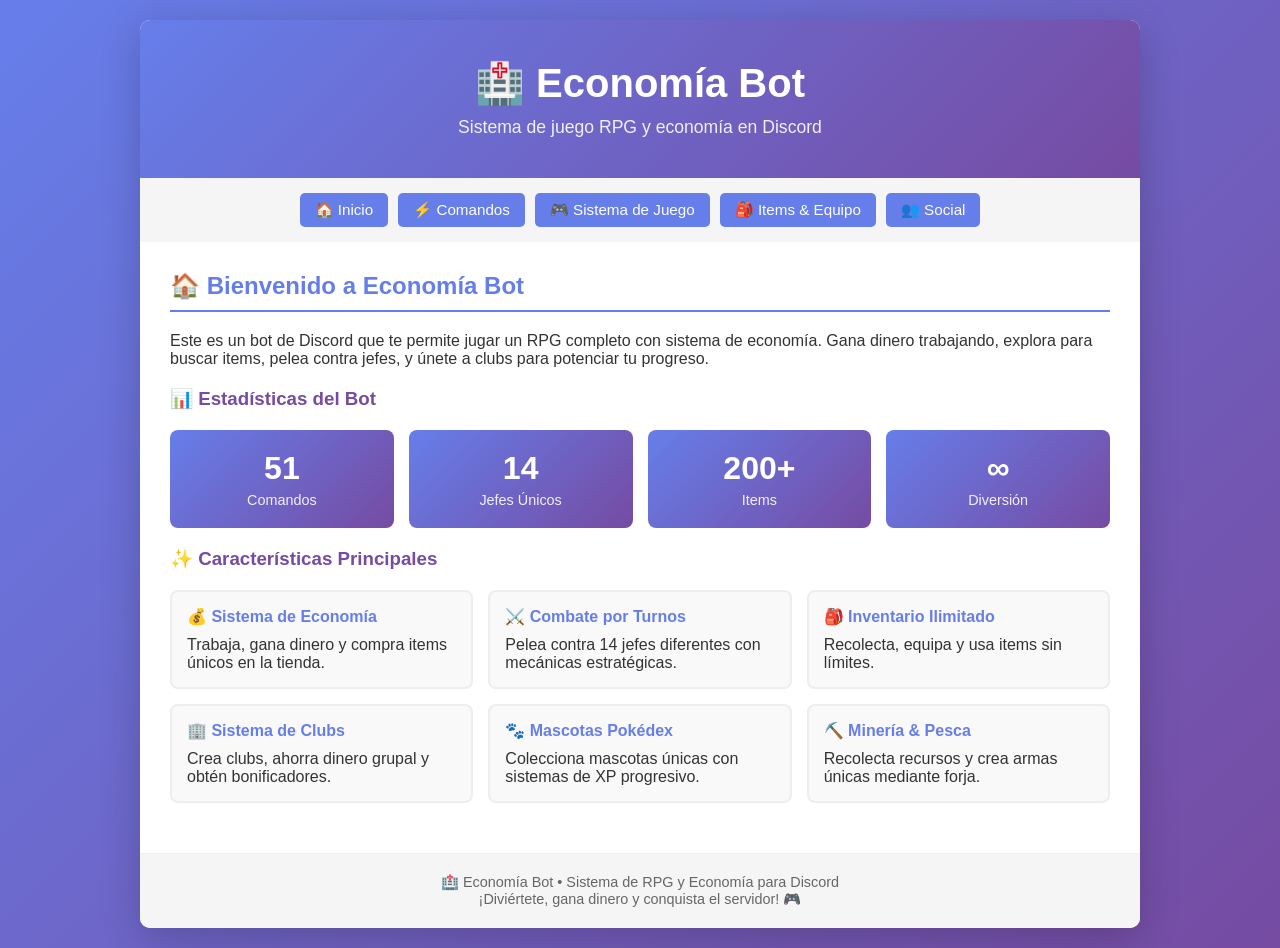
==== wiki.html @ ad827d99 "Add a wiki to the bot to document commands and game features Add a new '/wiki' route to the Flask ap" ====
<!DOCTYPE html>
<html lang="es">
<head>
    <meta charset="UTF-8">
    <meta name="viewport" content="width=device-width, initial-scale=1.0">
    <title>🏥 Economía Bot - Wiki</title>
    <style>
        * {
            margin: 0;
            padding: 0;
            box-sizing: border-box;
        }
        
        body {
            font-family: 'Segoe UI', Tahoma, Geneva, Verdana, sans-serif;
            background: linear-gradient(135deg, #667eea 0%, #764ba2 100%);
            color: #333;
            min-height: 100vh;
            padding: 20px;
        }
        
        .container {
            max-width: 1000px;
            margin: 0 auto;
            background: white;
            border-radius: 10px;
            box-shadow: 0 10px 40px rgba(0,0,0,0.2);
            overflow: hidden;
        }
        
        header {
            background: linear-gradient(135deg, #667eea 0%, #764ba2 100%);
            color: white;
            padding: 40px 20px;
            text-align: center;
        }
        
        header h1 {
            font-size: 2.5em;
            margin-bottom: 10px;
        }
        
        header p {
            font-size: 1.1em;
            opacity: 0.9;
        }
        
        .nav {
            background: #f5f5f5;
            padding: 15px;
            display: flex;
            gap: 10px;
            flex-wrap: wrap;
            justify-content: center;
        }
        
        .nav button {
            background: #667eea;
            color: white;
            border: none;
            padding: 8px 15px;
            border-radius: 5px;
            cursor: pointer;
            font-size: 0.95em;
            transition: 0.3s;
        }
        
        .nav button:hover {
            background: #764ba2;
            transform: scale(1.05);
        }
        
        .content {
            padding: 30px;
        }
        
        .section {
            display: none;
        }
        
        .section.active {
            display: block;
        }
        
        h2 {
            color: #667eea;
            margin-bottom: 20px;
            padding-bottom: 10px;
            border-bottom: 2px solid #667eea;
        }
        
        h3 {
            color: #764ba2;
            margin-top: 20px;
            margin-bottom: 10px;
        }
        
        .command {
            background: #f5f5f5;
            padding: 12px;
            margin: 10px 0;
            border-left: 4px solid #667eea;
            border-radius: 4px;
        }
        
        .command strong {
            color: #667eea;
        }
        
        .command-desc {
            color: #666;
            margin-top: 5px;
            font-size: 0.95em;
        }
        
        .stats-grid {
            display: grid;
            grid-template-columns: repeat(auto-fit, minmax(200px, 1fr));
            gap: 15px;
            margin: 20px 0;
        }
        
        .stat-card {
            background: linear-gradient(135deg, #667eea 0%, #764ba2 100%);
            color: white;
            padding: 20px;
            border-radius: 8px;
            text-align: center;
        }
        
        .stat-card .number {
            font-size: 2em;
            font-weight: bold;
            margin-bottom: 5px;
        }
        
        .stat-card .label {
            font-size: 0.9em;
            opacity: 0.9;
        }
        
        .features {
            display: grid;
            grid-template-columns: repeat(auto-fit, minmax(250px, 1fr));
            gap: 15px;
            margin: 20px 0;
        }
        
        .feature-card {
            background: #f9f9f9;
            border: 2px solid #eee;
            padding: 15px;
            border-radius: 8px;
            transition: 0.3s;
        }
        
        .feature-card:hover {
            border-color: #667eea;
            box-shadow: 0 5px 15px rgba(102, 126, 234, 0.2);
        }
        
        .feature-card h4 {
            color: #667eea;
            margin-bottom: 10px;
        }
        
        footer {
            background: #f5f5f5;
            padding: 20px;
            text-align: center;
            color: #666;
            font-size: 0.9em;
            border-top: 1px solid #eee;
        }
        
        .emoji {
            font-size: 1.5em;
            margin-right: 5px;
        }
    </style>
</head>
<body>
    <div class="container">
        <header>
            <h1>🏥 Economía Bot</h1>
            <p>Sistema de juego RPG y economía en Discord</p>
        </header>
        
        <div class="nav">
            <button onclick="showSection('inicio')">🏠 Inicio</button>
            <button onclick="showSection('comandos')">⚡ Comandos</button>
            <button onclick="showSection('sistema')">🎮 Sistema de Juego</button>
            <button onclick="showSection('items')">🎒 Items & Equipo</button>
            <button onclick="showSection('sociedad')">👥 Social</button>
        </div>
        
        <div class="content">
            <!-- INICIO -->
            <div id="inicio" class="section active">
                <h2>🏠 Bienvenido a Economía Bot</h2>
                
                <p style="margin-bottom: 20px;">
                    Este es un bot de Discord que te permite jugar un RPG completo con sistema de economía. 
                    Gana dinero trabajando, explora para buscar items, pelea contra jefes, y únete a clubs 
                    para potenciar tu progreso.
                </p>
                
                <h3>📊 Estadísticas del Bot</h3>
                <div class="stats-grid">
                    <div class="stat-card">
                        <div class="number">51</div>
                        <div class="label">Comandos</div>
                    </div>
                    <div class="stat-card">
                        <div class="number">14</div>
                        <div class="label">Jefes Únicos</div>
                    </div>
                    <div class="stat-card">
                        <div class="number">200+</div>
                        <div class="label">Items</div>
                    </div>
                    <div class="stat-card">
                        <div class="number">∞</div>
                        <div class="label">Diversión</div>
                    </div>
                </div>
                
                <h3>✨ Características Principales</h3>
                <div class="features">
                    <div class="feature-card">
                        <h4>💰 Sistema de Economía</h4>
                        <p>Trabaja, gana dinero y compra items únicos en la tienda.</p>
                    </div>
                    <div class="feature-card">
                        <h4>⚔️ Combate por Turnos</h4>
                        <p>Pelea contra 14 jefes diferentes con mecánicas estratégicas.</p>
                    </div>
                    <div class="feature-card">
                        <h4>🎒 Inventario Ilimitado</h4>
                        <p>Recolecta, equipa y usa items sin límites.</p>
                    </div>
                    <div class="feature-card">
                        <h4>🏢 Sistema de Clubs</h4>
                        <p>Crea clubs, ahorra dinero grupal y obtén bonificadores.</p>
                    </div>
                    <div class="feature-card">
                        <h4>🐾 Mascotas Pokédex</h4>
                        <p>Colecciona mascotas únicas con sistemas de XP progresivo.</p>
                    </div>
                    <div class="feature-card">
                        <h4>⛏️ Minería & Pesca</h4>
                        <p>Recolecta recursos y crea armas únicas mediante forja.</p>
                    </div>
                </div>
            </div>
            
            <!-- COMANDOS -->
            <div id="comandos" class="section">
                <h2>⚡ Comandos Principales</h2>
                
                <h3>👤 Perfil & Inventario</h3>
                <div class="command">
                    <strong>/profile</strong>
                    <div class="command-desc">Ver tu perfil, nivel, dinero y rango actual</div>
                </div>
                <div class="command">
                    <strong>/inventario</strong>
                    <div class="command-desc">Ver todos tus items con rareza y durabilidad</div>
                </div>
                
                <h3>💼 Trabajos & Economía</h3>
                <div class="command">
                    <strong>/work</strong>
                    <div class="command-desc">Trabaja y gana dinero (cooldown 10 min)</div>
                </div>
                <div class="command">
                    <strong>/jobs</strong>
                    <div class="command-desc">Ver lista de trabajos disponibles</div>
                </div>
                <div class="command">
                    <strong>/shop</strong>
                    <div class="command-desc">Compra items, mascotas y consumibles</div>
                </div>
                
                <h3>⚔️ Combate & Exploración</h3>
                <div class="command">
                    <strong>/explore</strong>
                    <div class="command-desc">Explora y busca items (cooldown 25 seg)</div>
                </div>
                <div class="command">
                    <strong>/fight</strong>
                    <div class="command-desc">Pelea contra jefes (cooldown 2 min)</div>
                </div>
                <div class="command">
                    <strong>/rob @usuario</strong>
                    <div class="command-desc">Roba dinero a otro usuario (cooldown 5 min)</div>
                </div>
                
                <h3>🏆 Social & Clubs</h3>
                <div class="command">
                    <strong>/crear-club</strong>
                    <div class="command-desc">Crea tu propio club (máx 10 miembros)</div>
                </div>
                <div class="command">
                    <strong>/leaderboard</strong>
                    <div class="command-desc">Ver ranking de dinero y XP</div>
                </div>
                <div class="command">
                    <strong>/desafiar @usuario</strong>
                    <div class="command-desc">Apuesta dinero en un duelo</div>
                </div>
            </div>
            
            <!-- SISTEMA DE JUEGO -->
            <div id="sistema" class="section">
                <h2>🎮 Sistema de Juego</h2>
                
                <h3>💚 Sistema de Vidas</h3>
                <p>Comienzas con <strong>3 vidas</strong>. Si pierdes todas, <strong>pierdes todo tu progreso</strong> 
                (dinero, items, todo). Recupera vidas ganando experiencia o usando items especiales.</p>
                
                <h3>🏆 Rangos de Progresión</h3>
                <div class="command">
                    <strong>Novato</strong>
                    <div class="command-desc">Rango inicial - 0 XP</div>
                </div>
                <div class="command">
                    <strong>Enfermo Básico</strong>
                    <div class="command-desc">500 XP ganado</div>
                </div>
                <div class="command">
                    <strong>Enfermo Avanzado</strong>
                    <div class="command-desc">1500 XP ganado</div>
                </div>
                <div class="command">
                    <strong>Enfermo Supremo</strong>
                    <div class="command-desc">3000 XP ganado - ¡Máximo nivel!</div>
                </div>
                
                <h3>⭐ Rareza de Items</h3>
                <p>Los items están clasificados en 5 niveles de rareza:</p>
                <div class="command">
                    <strong>⚪ Común</strong> → 🔵 Raro → 🟣 Épico → 🟠 Legendario → 🔶 Maestro
                </div>
                
                <h3>💰 Trabajos Disponibles</h3>
                <p>Cada trabajo tiene un salario diferente y puedes cambiar entre ellos:</p>
                <div class="command">
                    <strong>Camillero: 150💰</strong>
                    <div class="command-desc">Trabajo básico de hospital</div>
                </div>
                <div class="command">
                    <strong>Médico: 3000💰</strong>
                    <div class="command-desc">Trabajo profesional - requiere XP</div>
                </div>
                <div class="command">
                    <strong>Director: 15000💰</strong>
                    <div class="command-desc">¡Máximo salario!</div>
                </div>
            </div>
            
            <!-- ITEMS & EQUIPO -->
            <div id="items" class="section">
                <h2>🎒 Items & Equipo</h2>
                
                <h3>🔨 Armas Únicas (No se gastan)</h3>
                <p>Las armas tienen efectos especiales en combate y se pueden usar infinitas veces:</p>
                <div class="command">
                    <strong>Fragmento Omega</strong>
                    <div class="command-desc">Legendario - Sistema de 2 turnos: prepara → ataque de 120 daño</div>
                </div>
                <div class="command">
                    <strong>Dragón Slayer</strong>
                    <div class="command-desc">Maestro - +50% daño contra jefes</div>
                </div>
                
                <h3>💊 Consumibles (Se gastan en combate)</h3>
                <p>Usa estos items para potenciarte durante un combate - ¡se gastan después!</p>
                <div class="command">
                    <strong>Bebida de Furia</strong>
                    <div class="command-desc">+30% daño por 1 turno</div>
                </div>
                <div class="command">
                    <strong>Escudo Mágico</strong>
                    <div class="command-desc">Reduce daño recibido en 50% por 1 turno</div>
                </div>
                
                <h3>🐾 Mascotas</h3>
                <p>Puedes tener múltiples mascotas y cambiar entre ellas:</p>
                <div class="command">
                    <strong>/mis-mascotas</strong>
                    <div class="command-desc">Ver todas tus mascotas</div>
                </div>
                <div class="command">
                    <strong>/mi-mascota</strong>
                    <div class="command-desc">Ver mascota activa actual</div>
                </div>
                <p style="margin-top: 10px;">Las mascotas ganan XP en combate y suben de nivel cada 100 XP, 
                dándote bonificadores progresivos (hasta +100%).</p>
                
                <h3>⛏️ Recolección & Forja</h3>
                <div class="command">
                    <strong>/minar</strong>
                    <div class="command-desc">Extrae minerales (cooldown 30 seg)</div>
                </div>
                <div class="command">
                    <strong>/pescar</strong>
                    <div class="command-desc">Pesca criaturas acuáticas (cooldown 40 seg)</div>
                </div>
                <div class="command">
                    <strong>/forjar</strong>
                    <div class="command-desc">Crea armas únicas con los recursos recolectados</div>
                </div>
            </div>
            
            <!-- SOCIAL -->
            <div id="sociedad" class="section">
                <h2>👥 Sistema Social</h2>
                
                <h3>🏢 Clubs & Gremios</h3>
                <p>Únete a un club para jugar con amigos y obtener bonificadores.</p>
                <div class="command">
                    <strong>Bonificadores disponibles:</strong>
                    <div class="command-desc">
                        🏫 Aula: +25% dinero en trabajos<br>
                        🧘 Meditación: +30% XP<br>
                        ⚔️ Armería: +15% daño<br>
                        📚 Biblioteca: +20% éxito en minijuegos
                    </div>
                </div>
                
                <h3>💰 Tesorería del Club</h3>
                <p><strong>Todos los miembros</strong> pueden depositar dinero al club.</p>
                <p><strong>Solo el líder</strong> puede retirar dinero del club.</p>
                
                <h3>📊 Leaderboards</h3>
                <div class="command">
                    <strong>/leaderboard dinero</strong>
                    <div class="command-desc">Top 10 jugadores más ricos</div>
                </div>
                <div class="command">
                    <strong>/leaderboard experiencia</strong>
                    <div class="command-desc">Top 10 jugadores con más XP</div>
                </div>
                
                <h3>⚔️ Duelos & Trading</h3>
                <div class="command">
                    <strong>/desafiar @usuario cantidad</strong>
                    <div class="command-desc">Apuesta dinero en un duelo 1v1 - ¡El ganador se lleva todo!</div>
                </div>
                <div class="command">
                    <strong>/ofrecer-trade @usuario</strong>
                    <div class="command-desc">Proponer intercambio de items</div>
                </div>
                
                <h3>📦 Mercado de Items</h3>
                <div class="command">
                    <strong>/vender-item id precio</strong>
                    <div class="command-desc">Vende un item a otro jugador</div>
                </div>
                <div class="command">
                    <strong>/mercado</strong>
                    <div class="command-desc">Ver items en venta en el servidor</div>
                </div>
            </div>
        </div>
        
        <footer>
            <p>🏥 Economía Bot • Sistema de RPG y Economía para Discord</p>
            <p>¡Diviértete, gana dinero y conquista el servidor! 🎮</p>
        </footer>
    </div>
    
    <script>
        function showSection(sectionId) {
            const sections = document.querySelectorAll('.section');
            sections.forEach(section => {
                section.classList.remove('active');
            });
            document.getElementById(sectionId).classList.add('active');
            window.scrollTo(0, 0);
        }
    </script>
</body>
</html>
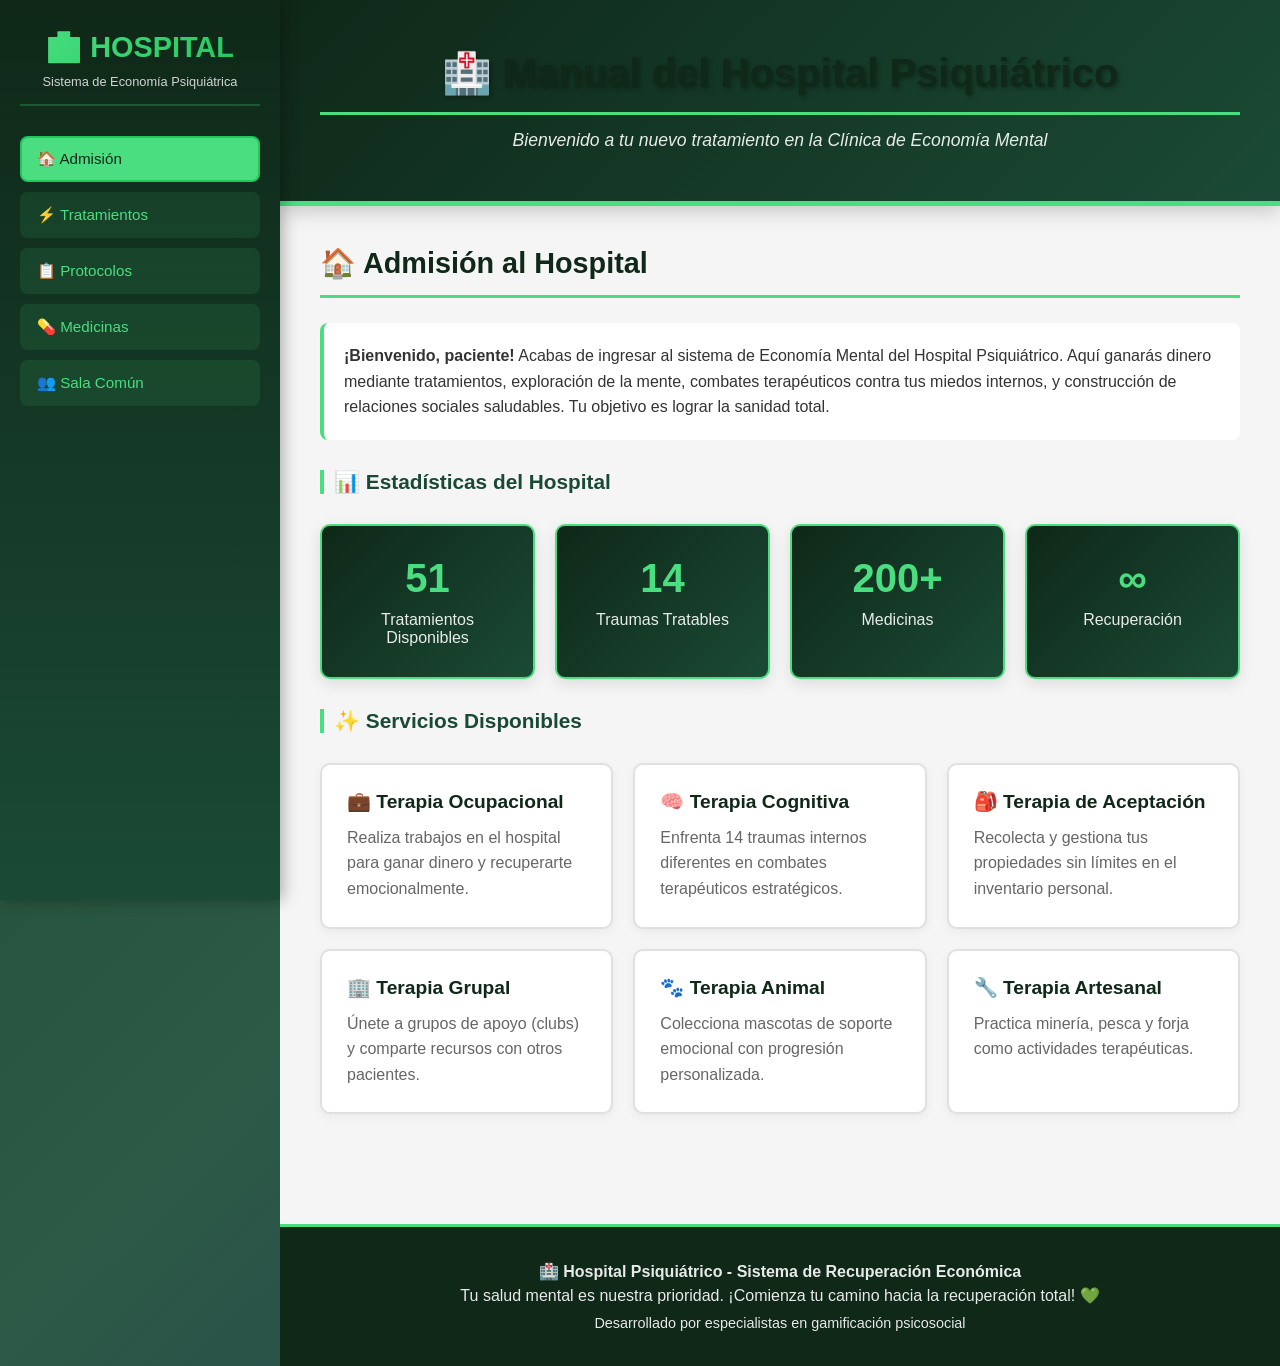
==== commit eda26aad: "Update wiki with psychiatric hospital theme and improved layout Refactor wiki.html to implement a si" ====
--- a/wiki.html
+++ b/wiki.html
@@ -3,7 +3,7 @@
 <head>
     <meta charset="UTF-8">
     <meta name="viewport" content="width=device-width, initial-scale=1.0">
-    <title>🏥 Economía Bot - Wiki</title>
+    <title>🏥 Economía Bot - Manual del Hospital Psiquiátrico</title>
     <style>
         * {
             margin: 0;
@@ -13,462 +13,623 @@
         
         body {
             font-family: 'Segoe UI', Tahoma, Geneva, Verdana, sans-serif;
-            background: linear-gradient(135deg, #667eea 0%, #764ba2 100%);
+            background: linear-gradient(135deg, #1a472a 0%, #2d5a47 50%, #1f3a4c 100%);
             color: #333;
             min-height: 100vh;
-            padding: 20px;
+            padding: 0;
         }
         
         .container {
-            max-width: 1000px;
-            margin: 0 auto;
-            background: white;
-            border-radius: 10px;
-            box-shadow: 0 10px 40px rgba(0,0,0,0.2);
-            overflow: hidden;
+            display: flex;
+            min-height: 100vh;
+        }
+        
+        /* Sidebar */
+        .sidebar {
+            width: 280px;
+            background: linear-gradient(180deg, #0f2818 0%, #1a4a35 100%);
+            color: white;
+            padding: 30px 20px;
+            position: fixed;
+            height: 100vh;
+            overflow-y: auto;
+            box-shadow: 3px 0 15px rgba(0,0,0,0.3);
+        }
+        
+        .sidebar h1 {
+            font-size: 1.8em;
+            margin-bottom: 10px;
+            text-align: center;
+            background: linear-gradient(135deg, #4ade80, #22c55e);
+            -webkit-background-clip: text;
+            -webkit-text-fill-color: transparent;
+            background-clip: text;
+        }
+        
+        .sidebar p {
+            text-align: center;
+            font-size: 0.8em;
+            opacity: 0.8;
+            margin-bottom: 30px;
+            border-bottom: 2px solid rgba(74, 222, 128, 0.3);
+            padding-bottom: 15px;
+        }
+        
+        .sidebar-nav {
+            display: flex;
+            flex-direction: column;
+            gap: 10px;
+        }
+        
+        .sidebar-btn {
+            background: rgba(74, 222, 128, 0.1);
+            border: 2px solid transparent;
+            color: #4ade80;
+            padding: 12px 15px;
+            border-radius: 8px;
+            cursor: pointer;
+            font-size: 0.95em;
+            transition: all 0.3s;
+            text-align: left;
+            font-weight: 500;
+        }
+        
+        .sidebar-btn:hover {
+            background: rgba(74, 222, 128, 0.2);
+            border-color: #4ade80;
+            transform: translateX(5px);
+        }
+        
+        .sidebar-btn.active {
+            background: #4ade80;
+            color: #0f2818;
+            border-color: #22c55e;
+        }
+        
+        /* Main Content */
+        .main {
+            margin-left: 280px;
+            flex: 1;
+            background: #f5f5f5;
         }
         
         header {
-            background: linear-gradient(135deg, #667eea 0%, #764ba2 100%);
+            background: linear-gradient(135deg, #0f2818 0%, #1a4a35 100%);
             color: white;
-            padding: 40px 20px;
+            padding: 50px 40px;
             text-align: center;
-        }
-        
-        header h1 {
+            border-bottom: 5px solid #4ade80;
+            box-shadow: 0 5px 20px rgba(0,0,0,0.2);
+        }
+        
+        header h2 {
             font-size: 2.5em;
-            margin-bottom: 10px;
+            margin-bottom: 15px;
+            text-shadow: 2px 2px 4px rgba(0,0,0,0.3);
         }
         
         header p {
             font-size: 1.1em;
             opacity: 0.9;
-        }
-        
-        .nav {
-            background: #f5f5f5;
-            padding: 15px;
-            display: flex;
-            gap: 10px;
-            flex-wrap: wrap;
-            justify-content: center;
-        }
-        
-        .nav button {
-            background: #667eea;
-            color: white;
-            border: none;
-            padding: 8px 15px;
-            border-radius: 5px;
-            cursor: pointer;
-            font-size: 0.95em;
-            transition: 0.3s;
-        }
-        
-        .nav button:hover {
-            background: #764ba2;
-            transform: scale(1.05);
+            font-style: italic;
         }
         
         .content {
-            padding: 30px;
+            padding: 40px;
+            max-width: 1200px;
         }
         
         .section {
             display: none;
+            animation: fadeIn 0.3s ease-in;
         }
         
         .section.active {
             display: block;
         }
         
+        @keyframes fadeIn {
+            from {
+                opacity: 0;
+                transform: translateY(10px);
+            }
+            to {
+                opacity: 1;
+                transform: translateY(0);
+            }
+        }
+        
         h2 {
-            color: #667eea;
+            color: #0f2818;
+            margin-bottom: 25px;
+            padding-bottom: 15px;
+            border-bottom: 3px solid #4ade80;
+            font-size: 1.8em;
+        }
+        
+        h3 {
+            color: #1a4a35;
+            margin-top: 30px;
+            margin-bottom: 15px;
+            font-size: 1.3em;
+            padding-left: 10px;
+            border-left: 4px solid #4ade80;
+        }
+        
+        .intro-text {
+            background: white;
+            padding: 20px;
+            border-radius: 8px;
+            border-left: 4px solid #4ade80;
             margin-bottom: 20px;
-            padding-bottom: 10px;
-            border-bottom: 2px solid #667eea;
-        }
-        
-        h3 {
-            color: #764ba2;
-            margin-top: 20px;
-            margin-bottom: 10px;
-        }
-        
-        .command {
-            background: #f5f5f5;
-            padding: 12px;
-            margin: 10px 0;
-            border-left: 4px solid #667eea;
-            border-radius: 4px;
-        }
-        
-        .command strong {
-            color: #667eea;
-        }
-        
-        .command-desc {
-            color: #666;
-            margin-top: 5px;
-            font-size: 0.95em;
+            line-height: 1.6;
         }
         
         .stats-grid {
             display: grid;
             grid-template-columns: repeat(auto-fit, minmax(200px, 1fr));
-            gap: 15px;
-            margin: 20px 0;
+            gap: 20px;
+            margin: 30px 0;
         }
         
         .stat-card {
-            background: linear-gradient(135deg, #667eea 0%, #764ba2 100%);
+            background: linear-gradient(135deg, #0f2818 0%, #1a4a35 100%);
             color: white;
+            padding: 30px 20px;
+            border-radius: 10px;
+            text-align: center;
+            border: 2px solid #4ade80;
+            transition: all 0.3s;
+            box-shadow: 0 5px 15px rgba(0,0,0,0.1);
+        }
+        
+        .stat-card:hover {
+            transform: translateY(-5px);
+            box-shadow: 0 10px 25px rgba(74, 222, 128, 0.2);
+        }
+        
+        .stat-card .number {
+            font-size: 2.5em;
+            font-weight: bold;
+            color: #4ade80;
+            margin-bottom: 10px;
+        }
+        
+        .stat-card .label {
+            font-size: 1em;
+            opacity: 0.9;
+        }
+        
+        .features {
+            display: grid;
+            grid-template-columns: repeat(auto-fit, minmax(280px, 1fr));
+            gap: 20px;
+            margin: 30px 0;
+        }
+        
+        .feature-card {
+            background: white;
+            border: 2px solid #e0e0e0;
+            padding: 25px;
+            border-radius: 10px;
+            transition: all 0.3s;
+            box-shadow: 0 3px 10px rgba(0,0,0,0.05);
+        }
+        
+        .feature-card:hover {
+            border-color: #4ade80;
+            box-shadow: 0 8px 20px rgba(74, 222, 128, 0.15);
+            transform: translateY(-3px);
+        }
+        
+        .feature-card h4 {
+            color: #0f2818;
+            margin-bottom: 12px;
+            font-size: 1.2em;
+        }
+        
+        .feature-card p {
+            color: #666;
+            line-height: 1.6;
+        }
+        
+        .command {
+            background: white;
+            padding: 18px;
+            margin: 15px 0;
+            border-left: 4px solid #4ade80;
+            border-radius: 6px;
+            box-shadow: 0 2px 8px rgba(0,0,0,0.05);
+        }
+        
+        .command strong {
+            color: #0f2818;
+            font-size: 1.05em;
+        }
+        
+        .command-desc {
+            color: #666;
+            margin-top: 8px;
+            font-size: 0.95em;
+            line-height: 1.5;
+        }
+        
+        .alert-box {
+            background: linear-gradient(135deg, #fff3cd, #ffe8a1);
+            border: 2px solid #ffc107;
             padding: 20px;
             border-radius: 8px;
+            margin: 20px 0;
+        }
+        
+        .alert-box strong {
+            color: #cc8800;
+        }
+        
+        .highlight {
+            background: rgba(74, 222, 128, 0.1);
+            padding: 15px;
+            border-radius: 6px;
+            border-left: 3px solid #4ade80;
+            margin: 15px 0;
+        }
+        
+        footer {
+            background: #0f2818;
+            color: white;
+            padding: 30px;
             text-align: center;
-        }
-        
-        .stat-card .number {
-            font-size: 2em;
-            font-weight: bold;
-            margin-bottom: 5px;
-        }
-        
-        .stat-card .label {
-            font-size: 0.9em;
+            border-top: 3px solid #4ade80;
+            margin-top: 40px;
+        }
+        
+        footer p {
+            margin: 5px 0;
             opacity: 0.9;
         }
         
-        .features {
-            display: grid;
-            grid-template-columns: repeat(auto-fit, minmax(250px, 1fr));
-            gap: 15px;
-            margin: 20px 0;
-        }
-        
-        .feature-card {
-            background: #f9f9f9;
-            border: 2px solid #eee;
-            padding: 15px;
-            border-radius: 8px;
-            transition: 0.3s;
-        }
-        
-        .feature-card:hover {
-            border-color: #667eea;
-            box-shadow: 0 5px 15px rgba(102, 126, 234, 0.2);
-        }
-        
-        .feature-card h4 {
-            color: #667eea;
-            margin-bottom: 10px;
-        }
-        
-        footer {
-            background: #f5f5f5;
-            padding: 20px;
-            text-align: center;
-            color: #666;
-            font-size: 0.9em;
-            border-top: 1px solid #eee;
-        }
-        
-        .emoji {
-            font-size: 1.5em;
-            margin-right: 5px;
+        /* Responsive */
+        @media (max-width: 768px) {
+            .sidebar {
+                position: relative;
+                width: 100%;
+                height: auto;
+                padding: 20px;
+                margin-bottom: 20px;
+            }
+            
+            .main {
+                margin-left: 0;
+            }
+            
+            .container {
+                flex-direction: column;
+            }
+            
+            .sidebar-nav {
+                display: grid;
+                grid-template-columns: repeat(auto-fit, minmax(100px, 1fr));
+            }
+            
+            header h2 {
+                font-size: 1.8em;
+            }
+            
+            .content {
+                padding: 20px;
+            }
         }
     </style>
 </head>
 <body>
     <div class="container">
-        <header>
-            <h1>🏥 Economía Bot</h1>
-            <p>Sistema de juego RPG y economía en Discord</p>
-        </header>
-        
-        <div class="nav">
-            <button onclick="showSection('inicio')">🏠 Inicio</button>
-            <button onclick="showSection('comandos')">⚡ Comandos</button>
-            <button onclick="showSection('sistema')">🎮 Sistema de Juego</button>
-            <button onclick="showSection('items')">🎒 Items & Equipo</button>
-            <button onclick="showSection('sociedad')">👥 Social</button>
+        <!-- SIDEBAR -->
+        <div class="sidebar">
+            <h1>🏥 HOSPITAL</h1>
+            <p>Sistema de Economía Psiquiátrica</p>
+            
+            <div class="sidebar-nav">
+                <button class="sidebar-btn active" onclick="showSection('inicio')">🏠 Admisión</button>
+                <button class="sidebar-btn" onclick="showSection('comandos')">⚡ Tratamientos</button>
+                <button class="sidebar-btn" onclick="showSection('sistema')">📋 Protocolos</button>
+                <button class="sidebar-btn" onclick="showSection('items')">💊 Medicinas</button>
+                <button class="sidebar-btn" onclick="showSection('sociedad')">👥 Sala Común</button>
+            </div>
         </div>
         
-        <div class="content">
-            <!-- INICIO -->
-            <div id="inicio" class="section active">
-                <h2>🏠 Bienvenido a Economía Bot</h2>
-                
-                <p style="margin-bottom: 20px;">
-                    Este es un bot de Discord que te permite jugar un RPG completo con sistema de economía. 
-                    Gana dinero trabajando, explora para buscar items, pelea contra jefes, y únete a clubs 
-                    para potenciar tu progreso.
-                </p>
-                
-                <h3>📊 Estadísticas del Bot</h3>
-                <div class="stats-grid">
-                    <div class="stat-card">
-                        <div class="number">51</div>
-                        <div class="label">Comandos</div>
-                    </div>
-                    <div class="stat-card">
-                        <div class="number">14</div>
-                        <div class="label">Jefes Únicos</div>
-                    </div>
-                    <div class="stat-card">
-                        <div class="number">200+</div>
-                        <div class="label">Items</div>
-                    </div>
-                    <div class="stat-card">
-                        <div class="number">∞</div>
-                        <div class="label">Diversión</div>
+        <!-- MAIN CONTENT -->
+        <div class="main">
+            <header>
+                <h2>🏥 Manual del Hospital Psiquiátrico</h2>
+                <p>Bienvenido a tu nuevo tratamiento en la Clínica de Economía Mental</p>
+            </header>
+            
+            <div class="content">
+                <!-- INICIO -->
+                <div id="inicio" class="section active">
+                    <h2>🏠 Admisión al Hospital</h2>
+                    
+                    <div class="intro-text">
+                        <strong>¡Bienvenido, paciente!</strong> Acabas de ingresar al sistema de Economía Mental del Hospital Psiquiátrico. 
+                        Aquí ganarás dinero mediante tratamientos, exploración de la mente, combates terapéuticos contra tus miedos internos, 
+                        y construcción de relaciones sociales saludables. Tu objetivo es lograr la sanidad total.
+                    </div>
+                    
+                    <h3>📊 Estadísticas del Hospital</h3>
+                    <div class="stats-grid">
+                        <div class="stat-card">
+                            <div class="number">51</div>
+                            <div class="label">Tratamientos Disponibles</div>
+                        </div>
+                        <div class="stat-card">
+                            <div class="number">14</div>
+                            <div class="label">Traumas Tratables</div>
+                        </div>
+                        <div class="stat-card">
+                            <div class="number">200+</div>
+                            <div class="label">Medicinas</div>
+                        </div>
+                        <div class="stat-card">
+                            <div class="number">∞</div>
+                            <div class="label">Recuperación</div>
+                        </div>
+                    </div>
+                    
+                    <h3>✨ Servicios Disponibles</h3>
+                    <div class="features">
+                        <div class="feature-card">
+                            <h4>💼 Terapia Ocupacional</h4>
+                            <p>Realiza trabajos en el hospital para ganar dinero y recuperarte emocionalmente.</p>
+                        </div>
+                        <div class="feature-card">
+                            <h4>🧠 Terapia Cognitiva</h4>
+                            <p>Enfrenta 14 traumas internos diferentes en combates terapéuticos estratégicos.</p>
+                        </div>
+                        <div class="feature-card">
+                            <h4>🎒 Terapia de Aceptación</h4>
+                            <p>Recolecta y gestiona tus propiedades sin límites en el inventario personal.</p>
+                        </div>
+                        <div class="feature-card">
+                            <h4>🏢 Terapia Grupal</h4>
+                            <p>Únete a grupos de apoyo (clubs) y comparte recursos con otros pacientes.</p>
+                        </div>
+                        <div class="feature-card">
+                            <h4>🐾 Terapia Animal</h4>
+                            <p>Colecciona mascotas de soporte emocional con progresión personalizada.</p>
+                        </div>
+                        <div class="feature-card">
+                            <h4>🔧 Terapia Artesanal</h4>
+                            <p>Practica minería, pesca y forja como actividades terapéuticas.</p>
+                        </div>
                     </div>
                 </div>
                 
-                <h3>✨ Características Principales</h3>
-                <div class="features">
-                    <div class="feature-card">
-                        <h4>💰 Sistema de Economía</h4>
-                        <p>Trabaja, gana dinero y compra items únicos en la tienda.</p>
-                    </div>
-                    <div class="feature-card">
-                        <h4>⚔️ Combate por Turnos</h4>
-                        <p>Pelea contra 14 jefes diferentes con mecánicas estratégicas.</p>
-                    </div>
-                    <div class="feature-card">
-                        <h4>🎒 Inventario Ilimitado</h4>
-                        <p>Recolecta, equipa y usa items sin límites.</p>
-                    </div>
-                    <div class="feature-card">
-                        <h4>🏢 Sistema de Clubs</h4>
-                        <p>Crea clubs, ahorra dinero grupal y obtén bonificadores.</p>
-                    </div>
-                    <div class="feature-card">
-                        <h4>🐾 Mascotas Pokédex</h4>
-                        <p>Colecciona mascotas únicas con sistemas de XP progresivo.</p>
-                    </div>
-                    <div class="feature-card">
-                        <h4>⛏️ Minería & Pesca</h4>
-                        <p>Recolecta recursos y crea armas únicas mediante forja.</p>
+                <!-- COMANDOS -->
+                <div id="comandos" class="section">
+                    <h2>⚡ Tratamientos Disponibles</h2>
+                    
+                    <h3>👤 Historial & Evaluación</h3>
+                    <div class="command">
+                        <strong>/profile</strong>
+                        <div class="command-desc">Ver tu historial médico, nivel de recuperación, dinero y diagnóstico actual</div>
+                    </div>
+                    <div class="command">
+                        <strong>/inventario</strong>
+                        <div class="command-desc">Ver todas tus medicinas y posesiones personales con clasificación de rareza</div>
+                    </div>
+                    
+                    <h3>💼 Terapia Ocupacional</h3>
+                    <div class="command">
+                        <strong>/work</strong>
+                        <div class="command-desc">Realiza sesiones de terapia laboral y gana dinero (receso 10 min)</div>
+                    </div>
+                    <div class="command">
+                        <strong>/jobs</strong>
+                        <div class="command-desc">Ver empleos disponibles en el hospital</div>
+                    </div>
+                    <div class="command">
+                        <strong>/shop</strong>
+                        <div class="command-desc">Tienda del hospital - Medicinas, mascotas de apoyo y consumibles</div>
+                    </div>
+                    
+                    <h3>🧠 Terapia Cognitiva</h3>
+                    <div class="command">
+                        <strong>/explore</strong>
+                        <div class="command-desc">Explora tu mente subconsciente en busca de tesoros reprimidos (receso 25 seg)</div>
+                    </div>
+                    <div class="command">
+                        <strong>/fight</strong>
+                        <div class="command-desc">Enfrenta tus traumas internos en combates terapéuticos (receso 2 min)</div>
+                    </div>
+                    <div class="command">
+                        <strong>/rob @paciente</strong>
+                        <div class="command-desc">Terapia de confrontación paciente-paciente (receso 5 min)</div>
+                    </div>
+                    
+                    <h3>👥 Terapia Grupal</h3>
+                    <div class="command">
+                        <strong>/crear-club</strong>
+                        <div class="command-desc">Forma un grupo de apoyo (máx 10 pacientes)</div>
+                    </div>
+                    <div class="command">
+                        <strong>/leaderboard</strong>
+                        <div class="command-desc">Ranking de recuperación económica y progreso mental</div>
+                    </div>
+                    <div class="command">
+                        <strong>/desafiar @paciente</strong>
+                        <div class="command-desc">Competencia terapéutica por dinero</div>
+                    </div>
+                </div>
+                
+                <!-- SISTEMA -->
+                <div id="sistema" class="section">
+                    <h2>📋 Protocolos Médicos</h2>
+                    
+                    <h3>💚 Sistema de Vidas (Salud Mental)</h3>
+                    <div class="highlight">
+                        Comienzas con <strong>3 vidas psicológicas</strong>. Si pierdes todas, sufres un <strong>colapso mental total</strong> 
+                        (pierdes todo: dinero, medicinas, progreso). Recupera vidas ganando experiencia en terapia o usando medicinas especiales.
+                    </div>
+                    
+                    <h3>🏆 Diagnósticos de Progresión</h3>
+                    <div class="command">
+                        <strong>Novato</strong>
+                        <div class="command-desc">Ingreso reciente - 0 XP - En evaluación inicial</div>
+                    </div>
+                    <div class="command">
+                        <strong>Enfermo Básico</strong>
+                        <div class="command-desc">500 XP - Mostrando signos de mejora</div>
+                    </div>
+                    <div class="command">
+                        <strong>Enfermo Avanzado</strong>
+                        <div class="command-desc">1500 XP - Terapia profunda en curso</div>
+                    </div>
+                    <div class="command">
+                        <strong>Enfermo Supremo</strong>
+                        <div class="command-desc">3000 XP - ¡Alta médica completada!</div>
+                    </div>
+                    
+                    <h3>⭐ Clasificación de Medicinas</h3>
+                    <div class="highlight">
+                        Las medicinas se clasifican por potencia: <strong>⚪ Común</strong> → 🔵 Raro → 🟣 Épico → 🟠 Legendario → 🔶 Maestro
+                    </div>
+                    
+                    <h3>💰 Puestos de Trabajo Terapéutico</h3>
+                    <div class="command">
+                        <strong>Camillero: 150💰/sesión</strong>
+                        <div class="command-desc">Apoyo básico al hospital</div>
+                    </div>
+                    <div class="command">
+                        <strong>Médico: 3000💰/sesión</strong>
+                        <div class="command-desc">Profesional con experiencia</div>
+                    </div>
+                    <div class="command">
+                        <strong>Director: 15000💰/sesión</strong>
+                        <div class="command-desc">¡Máxima responsabilidad!</div>
+                    </div>
+                </div>
+                
+                <!-- ITEMS -->
+                <div id="items" class="section">
+                    <h2>💊 Medicinas & Equipamiento</h2>
+                    
+                    <h3>🔨 Instrumentos Terapéuticos (Reutilizables)</h3>
+                    <div class="highlight">
+                        Los instrumentos se pueden usar infinitamente en sesiones. Son herramientas duraderas para tu recuperación.
+                    </div>
+                    <div class="command">
+                        <strong>Fragmento Omega</strong>
+                        <div class="command-desc">💎 Legendario - Sistema de 2 turnos: preparación → ataque terapéutico de 120 daño</div>
+                    </div>
+                    <div class="command">
+                        <strong>Dragón Slayer</strong>
+                        <div class="command-desc">🔶 Maestro - +50% efectividad contra traumas mayores</div>
+                    </div>
+                    
+                    <h3>💊 Medicinas Consumibles (De una sola dosis)</h3>
+                    <div class="highlight">
+                        Úsalas durante combates terapéuticos - se gastan después de una sesión. ¡Usa sabiamente!
+                    </div>
+                    <div class="command">
+                        <strong>Bebida de Furia</strong>
+                        <div class="command-desc">+30% agresividad terapéutica por 1 turno</div>
+                    </div>
+                    <div class="command">
+                        <strong>Escudo Mágico</strong>
+                        <div class="command-desc">Reduce trauma recibido en 50% por 1 turno</div>
+                    </div>
+                    
+                    <h3>🐾 Mascotas de Apoyo Emocional</h3>
+                    <div class="highlight">
+                        Puedes tener múltiples mascotas de apoyo. Cada una crece contigo y mejora tus resultados terapéuticos.
+                    </div>
+                    <div class="command">
+                        <strong>/mis-mascotas</strong>
+                        <div class="command-desc">Ver tu equipo completo de animales de terapia</div>
+                    </div>
+                    <div class="command">
+                        <strong>/mi-mascota</strong>
+                        <div class="command-desc">Ver mascota activa principal</div>
+                    </div>
+                    <p style="margin-top: 15px;">Las mascotas ganan XP en cada sesión, suben de nivel cada 100 XP y ofrecen bonificadores progresivos (hasta +100%).</p>
+                    
+                    <h3>🔨 Artesanía Terapéutica</h3>
+                    <div class="command">
+                        <strong>/minar</strong>
+                        <div class="command-desc">Excavación de minerales internos (meditación 30 seg)</div>
+                    </div>
+                    <div class="command">
+                        <strong>/pescar</strong>
+                        <div class="command-desc">Pesca emocional de sentimientos reprimidos (contemplación 40 seg)</div>
+                    </div>
+                    <div class="command">
+                        <strong>/forjar</strong>
+                        <div class="command-desc">Crea armas terapéuticas únicas a partir de recursos recolectados</div>
+                    </div>
+                </div>
+                
+                <!-- SOCIAL -->
+                <div id="sociedad" class="section">
+                    <h2>👥 Sala Común (Interacción Social)</h2>
+                    
+                    <h3>🏢 Grupos de Apoyo (Clubs)</h3>
+                    <div class="highlight">
+                        Únete a un grupo para compañerismo y beneficios terapéuticos comunes.
+                    </div>
+                    <div class="command">
+                        <strong>Beneficios de Grupo:</strong>
+                        <div class="command-desc">
+                            🏫 Aula: +25% dinero en trabajo<br>
+                            🧘 Meditación: +30% progreso mental<br>
+                            ⚔️ Armería: +15% efectividad<br>
+                            📚 Biblioteca: +20% éxito emocional
+                        </div>
+                    </div>
+                    
+                    <h3>💰 Tesorería Grupal</h3>
+                    <div class="alert-box">
+                        <strong>⚠️ Regla de Tesorería:</strong> TODOS los miembros pueden donar dinero al fondo común. 
+                        Solo el líder del grupo puede retirar fondos para comprar beneficios colectivos.
+                    </div>
+                    
+                    <h3>📊 Leaderboards (Rankings de Recuperación)</h3>
+                    <div class="command">
+                        <strong>/leaderboard dinero</strong>
+                        <div class="command-desc">Top 10 pacientes con mejor recuperación financiera</div>
+                    </div>
+                    <div class="command">
+                        <strong>/leaderboard experiencia</strong>
+                        <div class="command-desc">Top 10 pacientes con más progreso mental</div>
+                    </div>
+                    
+                    <h3>⚔️ Competencia Terapéutica & Trading</h3>
+                    <div class="command">
+                        <strong>/desafiar @paciente cantidad</strong>
+                        <div class="command-desc">Apuesta terapéutica - ¡El ganador gana dinero de recuperación!</div>
+                    </div>
+                    <div class="command">
+                        <strong>/ofrecer-trade @paciente</strong>
+                        <div class="command-desc">Intercambio de medicinas entre pacientes</div>
+                    </div>
+                    
+                    <h3>📦 Mercado de Medicinas</h3>
+                    <div class="command">
+                        <strong>/vender-item id precio</strong>
+                        <div class="command-desc">Vende medicinas a otros pacientes en el mercado hospitalario</div>
+                    </div>
+                    <div class="command">
+                        <strong>/mercado</strong>
+                        <div class="command-desc">Ver medicinas disponibles en el mercado comunitario</div>
                     </div>
                 </div>
             </div>
             
-            <!-- COMANDOS -->
-            <div id="comandos" class="section">
-                <h2>⚡ Comandos Principales</h2>
-                
-                <h3>👤 Perfil & Inventario</h3>
-                <div class="command">
-                    <strong>/profile</strong>
-                    <div class="command-desc">Ver tu perfil, nivel, dinero y rango actual</div>
-                </div>
-                <div class="command">
-                    <strong>/inventario</strong>
-                    <div class="command-desc">Ver todos tus items con rareza y durabilidad</div>
-                </div>
-                
-                <h3>💼 Trabajos & Economía</h3>
-                <div class="command">
-                    <strong>/work</strong>
-                    <div class="command-desc">Trabaja y gana dinero (cooldown 10 min)</div>
-                </div>
-                <div class="command">
-                    <strong>/jobs</strong>
-                    <div class="command-desc">Ver lista de trabajos disponibles</div>
-                </div>
-                <div class="command">
-                    <strong>/shop</strong>
-                    <div class="command-desc">Compra items, mascotas y consumibles</div>
-                </div>
-                
-                <h3>⚔️ Combate & Exploración</h3>
-                <div class="command">
-                    <strong>/explore</strong>
-                    <div class="command-desc">Explora y busca items (cooldown 25 seg)</div>
-                </div>
-                <div class="command">
-                    <strong>/fight</strong>
-                    <div class="command-desc">Pelea contra jefes (cooldown 2 min)</div>
-                </div>
-                <div class="command">
-                    <strong>/rob @usuario</strong>
-                    <div class="command-desc">Roba dinero a otro usuario (cooldown 5 min)</div>
-                </div>
-                
-                <h3>🏆 Social & Clubs</h3>
-                <div class="command">
-                    <strong>/crear-club</strong>
-                    <div class="command-desc">Crea tu propio club (máx 10 miembros)</div>
-                </div>
-                <div class="command">
-                    <strong>/leaderboard</strong>
-                    <div class="command-desc">Ver ranking de dinero y XP</div>
-                </div>
-                <div class="command">
-                    <strong>/desafiar @usuario</strong>
-                    <div class="command-desc">Apuesta dinero en un duelo</div>
-                </div>
-            </div>
-            
-            <!-- SISTEMA DE JUEGO -->
-            <div id="sistema" class="section">
-                <h2>🎮 Sistema de Juego</h2>
-                
-                <h3>💚 Sistema de Vidas</h3>
-                <p>Comienzas con <strong>3 vidas</strong>. Si pierdes todas, <strong>pierdes todo tu progreso</strong> 
-                (dinero, items, todo). Recupera vidas ganando experiencia o usando items especiales.</p>
-                
-                <h3>🏆 Rangos de Progresión</h3>
-                <div class="command">
-                    <strong>Novato</strong>
-                    <div class="command-desc">Rango inicial - 0 XP</div>
-                </div>
-                <div class="command">
-                    <strong>Enfermo Básico</strong>
-                    <div class="command-desc">500 XP ganado</div>
-                </div>
-                <div class="command">
-                    <strong>Enfermo Avanzado</strong>
-                    <div class="command-desc">1500 XP ganado</div>
-                </div>
-                <div class="command">
-                    <strong>Enfermo Supremo</strong>
-                    <div class="command-desc">3000 XP ganado - ¡Máximo nivel!</div>
-                </div>
-                
-                <h3>⭐ Rareza de Items</h3>
-                <p>Los items están clasificados en 5 niveles de rareza:</p>
-                <div class="command">
-                    <strong>⚪ Común</strong> → 🔵 Raro → 🟣 Épico → 🟠 Legendario → 🔶 Maestro
-                </div>
-                
-                <h3>💰 Trabajos Disponibles</h3>
-                <p>Cada trabajo tiene un salario diferente y puedes cambiar entre ellos:</p>
-                <div class="command">
-                    <strong>Camillero: 150💰</strong>
-                    <div class="command-desc">Trabajo básico de hospital</div>
-                </div>
-                <div class="command">
-                    <strong>Médico: 3000💰</strong>
-                    <div class="command-desc">Trabajo profesional - requiere XP</div>
-                </div>
-                <div class="command">
-                    <strong>Director: 15000💰</strong>
-                    <div class="command-desc">¡Máximo salario!</div>
-                </div>
-            </div>
-            
-            <!-- ITEMS & EQUIPO -->
-            <div id="items" class="section">
-                <h2>🎒 Items & Equipo</h2>
-                
-                <h3>🔨 Armas Únicas (No se gastan)</h3>
-                <p>Las armas tienen efectos especiales en combate y se pueden usar infinitas veces:</p>
-                <div class="command">
-                    <strong>Fragmento Omega</strong>
-                    <div class="command-desc">Legendario - Sistema de 2 turnos: prepara → ataque de 120 daño</div>
-                </div>
-                <div class="command">
-                    <strong>Dragón Slayer</strong>
-                    <div class="command-desc">Maestro - +50% daño contra jefes</div>
-                </div>
-                
-                <h3>💊 Consumibles (Se gastan en combate)</h3>
-                <p>Usa estos items para potenciarte durante un combate - ¡se gastan después!</p>
-                <div class="command">
-                    <strong>Bebida de Furia</strong>
-                    <div class="command-desc">+30% daño por 1 turno</div>
-                </div>
-                <div class="command">
-                    <strong>Escudo Mágico</strong>
-                    <div class="command-desc">Reduce daño recibido en 50% por 1 turno</div>
-                </div>
-                
-                <h3>🐾 Mascotas</h3>
-                <p>Puedes tener múltiples mascotas y cambiar entre ellas:</p>
-                <div class="command">
-                    <strong>/mis-mascotas</strong>
-                    <div class="command-desc">Ver todas tus mascotas</div>
-                </div>
-                <div class="command">
-                    <strong>/mi-mascota</strong>
-                    <div class="command-desc">Ver mascota activa actual</div>
-                </div>
-                <p style="margin-top: 10px;">Las mascotas ganan XP en combate y suben de nivel cada 100 XP, 
-                dándote bonificadores progresivos (hasta +100%).</p>
-                
-                <h3>⛏️ Recolección & Forja</h3>
-                <div class="command">
-                    <strong>/minar</strong>
-                    <div class="command-desc">Extrae minerales (cooldown 30 seg)</div>
-                </div>
-                <div class="command">
-                    <strong>/pescar</strong>
-                    <div class="command-desc">Pesca criaturas acuáticas (cooldown 40 seg)</div>
-                </div>
-                <div class="command">
-                    <strong>/forjar</strong>
-                    <div class="command-desc">Crea armas únicas con los recursos recolectados</div>
-                </div>
-            </div>
-            
-            <!-- SOCIAL -->
-            <div id="sociedad" class="section">
-                <h2>👥 Sistema Social</h2>
-                
-                <h3>🏢 Clubs & Gremios</h3>
-                <p>Únete a un club para jugar con amigos y obtener bonificadores.</p>
-                <div class="command">
-                    <strong>Bonificadores disponibles:</strong>
-                    <div class="command-desc">
-                        🏫 Aula: +25% dinero en trabajos<br>
-                        🧘 Meditación: +30% XP<br>
-                        ⚔️ Armería: +15% daño<br>
-                        📚 Biblioteca: +20% éxito en minijuegos
-                    </div>
-                </div>
-                
-                <h3>💰 Tesorería del Club</h3>
-                <p><strong>Todos los miembros</strong> pueden depositar dinero al club.</p>
-                <p><strong>Solo el líder</strong> puede retirar dinero del club.</p>
-                
-                <h3>📊 Leaderboards</h3>
-                <div class="command">
-                    <strong>/leaderboard dinero</strong>
-                    <div class="command-desc">Top 10 jugadores más ricos</div>
-                </div>
-                <div class="command">
-                    <strong>/leaderboard experiencia</strong>
-                    <div class="command-desc">Top 10 jugadores con más XP</div>
-                </div>
-                
-                <h3>⚔️ Duelos & Trading</h3>
-                <div class="command">
-                    <strong>/desafiar @usuario cantidad</strong>
-                    <div class="command-desc">Apuesta dinero en un duelo 1v1 - ¡El ganador se lleva todo!</div>
-                </div>
-                <div class="command">
-                    <strong>/ofrecer-trade @usuario</strong>
-                    <div class="command-desc">Proponer intercambio de items</div>
-                </div>
-                
-                <h3>📦 Mercado de Items</h3>
-                <div class="command">
-                    <strong>/vender-item id precio</strong>
-                    <div class="command-desc">Vende un item a otro jugador</div>
-                </div>
-                <div class="command">
-                    <strong>/mercado</strong>
-                    <div class="command-desc">Ver items en venta en el servidor</div>
-                </div>
-            </div>
+            <footer>
+                <p>🏥 <strong>Hospital Psiquiátrico - Sistema de Recuperación Económica</strong></p>
+                <p>Tu salud mental es nuestra prioridad. ¡Comienza tu camino hacia la recuperación total! 💚</p>
+                <p style="margin-top: 10px; font-size: 0.9em;">Desarrollado por especialistas en gamificación psicosocial</p>
+            </footer>
         </div>
-        
-        <footer>
-            <p>🏥 Economía Bot • Sistema de RPG y Economía para Discord</p>
-            <p>¡Diviértete, gana dinero y conquista el servidor! 🎮</p>
-        </footer>
     </div>
     
     <script>
@@ -477,7 +638,14 @@
             sections.forEach(section => {
                 section.classList.remove('active');
             });
+            
+            const buttons = document.querySelectorAll('.sidebar-btn');
+            buttons.forEach(btn => {
+                btn.classList.remove('active');
+            });
+            
             document.getElementById(sectionId).classList.add('active');
+            event.target.classList.add('active');
             window.scrollTo(0, 0);
         }
     </script>
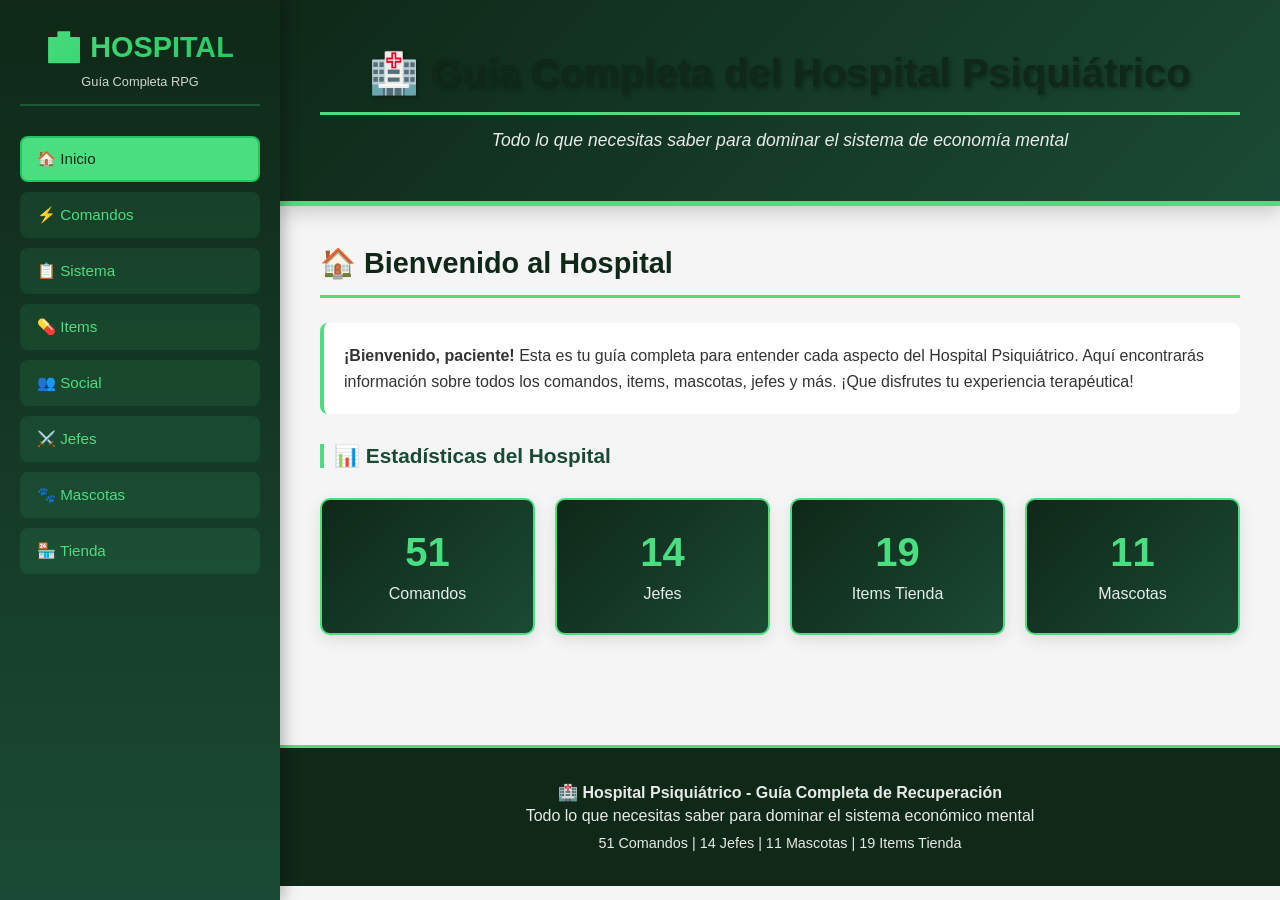
==== commit db86e241: "Add comprehensive almanac with all game content to the wiki Update wiki.html to include new sections" ====
--- a/wiki.html
+++ b/wiki.html
@@ -3,7 +3,7 @@
 <head>
     <meta charset="UTF-8">
     <meta name="viewport" content="width=device-width, initial-scale=1.0">
-    <title>🏥 Economía Bot - Manual del Hospital Psiquiátrico</title>
+    <title>🏥 Hospital Psiquiátrico - Guía Completa</title>
     <style>
         * {
             margin: 0;
@@ -24,7 +24,6 @@
             min-height: 100vh;
         }
         
-        /* Sidebar */
         .sidebar {
             width: 280px;
             background: linear-gradient(180deg, #0f2818 0%, #1a4a35 100%);
@@ -86,7 +85,6 @@
             border-color: #22c55e;
         }
         
-        /* Main Content */
         .main {
             margin-left: 280px;
             flex: 1;
@@ -274,6 +272,157 @@
             margin: 15px 0;
         }
         
+        .boss-grid {
+            display: grid;
+            grid-template-columns: repeat(auto-fill, minmax(300px, 1fr));
+            gap: 20px;
+            margin: 20px 0;
+        }
+        
+        .boss-card {
+            background: white;
+            border: 3px solid #e0e0e0;
+            border-radius: 10px;
+            padding: 20px;
+            box-shadow: 0 3px 10px rgba(0,0,0,0.1);
+        }
+        
+        .boss-card.mini {
+            border-color: #4ade80;
+        }
+        
+        .boss-card.boss {
+            border-color: #ffc107;
+        }
+        
+        .boss-card.especial {
+            border-color: #ff6b6b;
+        }
+        
+        .boss-card h4 {
+            color: #0f2818;
+            margin-bottom: 12px;
+            font-size: 1.2em;
+        }
+        
+        .boss-stat {
+            display: flex;
+            justify-content: space-between;
+            padding: 8px 0;
+            border-bottom: 1px solid #eee;
+            font-size: 0.95em;
+        }
+        
+        .boss-stat:last-child {
+            border-bottom: none;
+        }
+        
+        .boss-stat strong {
+            color: #0f2818;
+        }
+        
+        .pet-grid {
+            display: grid;
+            grid-template-columns: repeat(auto-fill, minmax(250px, 1fr));
+            gap: 15px;
+            margin: 20px 0;
+        }
+        
+        .pet-card {
+            background: white;
+            border: 2px solid #e0e0e0;
+            border-radius: 8px;
+            padding: 15px;
+            text-align: center;
+        }
+        
+        .pet-emoji {
+            font-size: 3em;
+            margin: 10px 0;
+        }
+        
+        .pet-name {
+            font-weight: bold;
+            color: #0f2818;
+            margin-bottom: 5px;
+        }
+        
+        .pet-rarity {
+            font-size: 0.9em;
+            color: #666;
+            margin-bottom: 8px;
+        }
+        
+        .pet-price {
+            color: #4ade80;
+            font-weight: bold;
+            font-size: 1.1em;
+        }
+        
+        .item-grid {
+            display: grid;
+            grid-template-columns: repeat(auto-fill, minmax(280px, 1fr));
+            gap: 15px;
+            margin: 20px 0;
+        }
+        
+        .item-card {
+            background: white;
+            border: 2px solid #e0e0e0;
+            border-radius: 8px;
+            padding: 15px;
+        }
+        
+        .item-name {
+            font-weight: bold;
+            color: #0f2818;
+            margin-bottom: 8px;
+            font-size: 1.05em;
+        }
+        
+        .item-info {
+            font-size: 0.9em;
+            color: #666;
+            margin-bottom: 5px;
+        }
+        
+        .item-effect {
+            background: #f9f9f9;
+            padding: 8px;
+            border-radius: 4px;
+            font-size: 0.9em;
+            color: #555;
+            margin-top: 8px;
+        }
+        
+        .commands-grid {
+            display: grid;
+            grid-template-columns: repeat(auto-fill, minmax(300px, 1fr));
+            gap: 15px;
+            margin: 20px 0;
+        }
+        
+        .cmd-card {
+            background: white;
+            border-left: 4px solid #4ade80;
+            border-radius: 6px;
+            padding: 15px;
+            box-shadow: 0 2px 8px rgba(0,0,0,0.05);
+        }
+        
+        .cmd-name {
+            font-weight: bold;
+            color: #0f2818;
+            font-size: 1.05em;
+            margin-bottom: 5px;
+        }
+        
+        .cmd-desc {
+            color: #666;
+            font-size: 0.9em;
+            line-height: 1.5;
+        }
+        
         footer {
             background: #0f2818;
             color: white;
@@ -288,7 +437,6 @@
             opacity: 0.9;
         }
         
-        /* Responsive */
         @media (max-width: 768px) {
             .sidebar {
                 position: relative;
@@ -326,186 +474,334 @@
         <!-- SIDEBAR -->
         <div class="sidebar">
             <h1>🏥 HOSPITAL</h1>
-            <p>Sistema de Economía Psiquiátrica</p>
+            <p>Guía Completa RPG</p>
             
             <div class="sidebar-nav">
-                <button class="sidebar-btn active" onclick="showSection('inicio')">🏠 Admisión</button>
-                <button class="sidebar-btn" onclick="showSection('comandos')">⚡ Tratamientos</button>
-                <button class="sidebar-btn" onclick="showSection('sistema')">📋 Protocolos</button>
-                <button class="sidebar-btn" onclick="showSection('items')">💊 Medicinas</button>
-                <button class="sidebar-btn" onclick="showSection('sociedad')">👥 Sala Común</button>
+                <button class="sidebar-btn active" onclick="showSection('inicio')">🏠 Inicio</button>
+                <button class="sidebar-btn" onclick="showSection('comandos')">⚡ Comandos</button>
+                <button class="sidebar-btn" onclick="showSection('sistema')">📋 Sistema</button>
+                <button class="sidebar-btn" onclick="showSection('items')">💊 Items</button>
+                <button class="sidebar-btn" onclick="showSection('sociedad')">👥 Social</button>
+                <button class="sidebar-btn" onclick="showSection('bosses')">⚔️ Jefes</button>
+                <button class="sidebar-btn" onclick="showSection('mascotas')">🐾 Mascotas</button>
+                <button class="sidebar-btn" onclick="showSection('tienda')">🏪 Tienda</button>
             </div>
         </div>
         
         <!-- MAIN CONTENT -->
         <div class="main">
             <header>
-                <h2>🏥 Manual del Hospital Psiquiátrico</h2>
-                <p>Bienvenido a tu nuevo tratamiento en la Clínica de Economía Mental</p>
+                <h2>🏥 Guía Completa del Hospital Psiquiátrico</h2>
+                <p>Todo lo que necesitas saber para dominar el sistema de economía mental</p>
             </header>
             
             <div class="content">
                 <!-- INICIO -->
                 <div id="inicio" class="section active">
-                    <h2>🏠 Admisión al Hospital</h2>
+                    <h2>🏠 Bienvenido al Hospital</h2>
                     
                     <div class="intro-text">
-                        <strong>¡Bienvenido, paciente!</strong> Acabas de ingresar al sistema de Economía Mental del Hospital Psiquiátrico. 
-                        Aquí ganarás dinero mediante tratamientos, exploración de la mente, combates terapéuticos contra tus miedos internos, 
-                        y construcción de relaciones sociales saludables. Tu objetivo es lograr la sanidad total.
+                        <strong>¡Bienvenido, paciente!</strong> Esta es tu guía completa para entender cada aspecto del Hospital Psiquiátrico. 
+                        Aquí encontrarás información sobre todos los comandos, items, mascotas, jefes y más. ¡Que disfrutes tu experiencia terapéutica!
                     </div>
                     
                     <h3>📊 Estadísticas del Hospital</h3>
                     <div class="stats-grid">
                         <div class="stat-card">
                             <div class="number">51</div>
-                            <div class="label">Tratamientos Disponibles</div>
+                            <div class="label">Comandos</div>
                         </div>
                         <div class="stat-card">
                             <div class="number">14</div>
-                            <div class="label">Traumas Tratables</div>
+                            <div class="label">Jefes</div>
                         </div>
                         <div class="stat-card">
-                            <div class="number">200+</div>
-                            <div class="label">Medicinas</div>
+                            <div class="number">19</div>
+                            <div class="label">Items Tienda</div>
                         </div>
                         <div class="stat-card">
-                            <div class="number">∞</div>
-                            <div class="label">Recuperación</div>
-                        </div>
-                    </div>
-                    
-                    <h3>✨ Servicios Disponibles</h3>
-                    <div class="features">
-                        <div class="feature-card">
-                            <h4>💼 Terapia Ocupacional</h4>
-                            <p>Realiza trabajos en el hospital para ganar dinero y recuperarte emocionalmente.</p>
-                        </div>
-                        <div class="feature-card">
-                            <h4>🧠 Terapia Cognitiva</h4>
-                            <p>Enfrenta 14 traumas internos diferentes en combates terapéuticos estratégicos.</p>
-                        </div>
-                        <div class="feature-card">
-                            <h4>🎒 Terapia de Aceptación</h4>
-                            <p>Recolecta y gestiona tus propiedades sin límites en el inventario personal.</p>
-                        </div>
-                        <div class="feature-card">
-                            <h4>🏢 Terapia Grupal</h4>
-                            <p>Únete a grupos de apoyo (clubs) y comparte recursos con otros pacientes.</p>
-                        </div>
-                        <div class="feature-card">
-                            <h4>🐾 Terapia Animal</h4>
-                            <p>Colecciona mascotas de soporte emocional con progresión personalizada.</p>
-                        </div>
-                        <div class="feature-card">
-                            <h4>🔧 Terapia Artesanal</h4>
-                            <p>Practica minería, pesca y forja como actividades terapéuticas.</p>
+                            <div class="number">11</div>
+                            <div class="label">Mascotas</div>
                         </div>
                     </div>
                 </div>
                 
                 <!-- COMANDOS -->
                 <div id="comandos" class="section">
-                    <h2>⚡ Tratamientos Disponibles</h2>
-                    
-                    <h3>👤 Historial & Evaluación</h3>
-                    <div class="command">
-                        <strong>/profile</strong>
-                        <div class="command-desc">Ver tu historial médico, nivel de recuperación, dinero y diagnóstico actual</div>
-                    </div>
-                    <div class="command">
-                        <strong>/inventario</strong>
-                        <div class="command-desc">Ver todas tus medicinas y posesiones personales con clasificación de rareza</div>
-                    </div>
-                    
-                    <h3>💼 Terapia Ocupacional</h3>
-                    <div class="command">
-                        <strong>/work</strong>
-                        <div class="command-desc">Realiza sesiones de terapia laboral y gana dinero (receso 10 min)</div>
-                    </div>
-                    <div class="command">
-                        <strong>/jobs</strong>
-                        <div class="command-desc">Ver empleos disponibles en el hospital</div>
-                    </div>
-                    <div class="command">
-                        <strong>/shop</strong>
-                        <div class="command-desc">Tienda del hospital - Medicinas, mascotas de apoyo y consumibles</div>
-                    </div>
-                    
-                    <h3>🧠 Terapia Cognitiva</h3>
-                    <div class="command">
-                        <strong>/explore</strong>
-                        <div class="command-desc">Explora tu mente subconsciente en busca de tesoros reprimidos (receso 25 seg)</div>
-                    </div>
-                    <div class="command">
-                        <strong>/fight</strong>
-                        <div class="command-desc">Enfrenta tus traumas internos en combates terapéuticos (receso 2 min)</div>
-                    </div>
-                    <div class="command">
-                        <strong>/rob @paciente</strong>
-                        <div class="command-desc">Terapia de confrontación paciente-paciente (receso 5 min)</div>
-                    </div>
-                    
-                    <h3>👥 Terapia Grupal</h3>
-                    <div class="command">
-                        <strong>/crear-club</strong>
-                        <div class="command-desc">Forma un grupo de apoyo (máx 10 pacientes)</div>
-                    </div>
-                    <div class="command">
-                        <strong>/leaderboard</strong>
-                        <div class="command-desc">Ranking de recuperación económica y progreso mental</div>
-                    </div>
-                    <div class="command">
-                        <strong>/desafiar @paciente</strong>
-                        <div class="command-desc">Competencia terapéutica por dinero</div>
+                    <h2>⚡ Lista Completa de Comandos (51)</h2>
+                    
+                    <h3>👤 Perfil & Inventario</h3>
+                    <div class="commands-grid">
+                        <div class="cmd-card">
+                            <div class="cmd-name">/profile</div>
+                            <div class="cmd-desc">Ver perfil, nivel y dinero actual</div>
+                        </div>
+                        <div class="cmd-card">
+                            <div class="cmd-name">/inventario</div>
+                            <div class="cmd-desc">Ver todos tus items con rareza</div>
+                        </div>
+                    </div>
+                    
+                    <h3>💼 Trabajos & Economía</h3>
+                    <div class="commands-grid">
+                        <div class="cmd-card">
+                            <div class="cmd-name">/work</div>
+                            <div class="cmd-desc">Trabaja (cooldown 10 min)</div>
+                        </div>
+                        <div class="cmd-card">
+                            <div class="cmd-name">/jobs</div>
+                            <div class="cmd-desc">Ver trabajos disponibles</div>
+                        </div>
+                        <div class="cmd-card">
+                            <div class="cmd-name">/apply</div>
+                            <div class="cmd-desc">Aplicar a un trabajo</div>
+                        </div>
+                        <div class="cmd-card">
+                            <div class="cmd-name">/setjob</div>
+                            <div class="cmd-desc">Cambiar trabajo actual</div>
+                        </div>
+                        <div class="cmd-card">
+                            <div class="cmd-name">/shop</div>
+                            <div class="cmd-desc">Comprar items</div>
+                        </div>
+                        <div class="cmd-card">
+                            <div class="cmd-name">/buy</div>
+                            <div class="cmd-desc">Comprar item específico</div>
+                        </div>
+                    </div>
+                    
+                    <h3>⚔️ Combate & Exploración</h3>
+                    <div class="commands-grid">
+                        <div class="cmd-card">
+                            <div class="cmd-name">/explore</div>
+                            <div class="cmd-desc">Explorar la mente (cooldown 25 seg)</div>
+                        </div>
+                        <div class="cmd-card">
+                            <div class="cmd-name">/fight</div>
+                            <div class="cmd-desc">Pelear contra jefe (cooldown 2 min)</div>
+                        </div>
+                        <div class="cmd-card">
+                            <div class="cmd-name">/bossinfo</div>
+                            <div class="cmd-desc">Info del jefe activo</div>
+                        </div>
+                        <div class="cmd-card">
+                            <div class="cmd-name">/rob</div>
+                            <div class="cmd-desc">Robar a otro usuario (cooldown 5 min)</div>
+                        </div>
+                        <div class="cmd-card">
+                            <div class="cmd-name">/equip</div>
+                            <div class="cmd-desc">Equipar un arma</div>
+                        </div>
+                    </div>
+                    
+                    <h3>📦 Items & Equipamiento</h3>
+                    <div class="commands-grid">
+                        <div class="cmd-card">
+                            <div class="cmd-name">/use</div>
+                            <div class="cmd-desc">Usar un item consumible</div>
+                        </div>
+                        <div class="cmd-card">
+                            <div class="cmd-name">/repair</div>
+                            <div class="cmd-desc">Reparar durabilidad de item</div>
+                        </div>
+                    </div>
+                    
+                    <h3>⛏️ Recolección & Crafting</h3>
+                    <div class="commands-grid">
+                        <div class="cmd-card">
+                            <div class="cmd-name">/minar</div>
+                            <div class="cmd-desc">Minar minerales (cooldown 30 seg)</div>
+                        </div>
+                        <div class="cmd-card">
+                            <div class="cmd-name">/pescar</div>
+                            <div class="cmd-desc">Pescar (cooldown 40 seg)</div>
+                        </div>
+                        <div class="cmd-card">
+                            <div class="cmd-name">/forjar</div>
+                            <div class="cmd-desc">Forjar armas únicas</div>
+                        </div>
+                    </div>
+                    
+                    <h3>🐾 Mascotas</h3>
+                    <div class="commands-grid">
+                        <div class="cmd-card">
+                            <div class="cmd-name">/mi-mascota</div>
+                            <div class="cmd-desc">Ver mascota activa</div>
+                        </div>
+                        <div class="cmd-card">
+                            <div class="cmd-name">/mis-mascotas</div>
+                            <div class="cmd-desc">Ver todas tus mascotas</div>
+                        </div>
+                        <div class="cmd-card">
+                            <div class="cmd-name">/mascotas-disponibles</div>
+                            <div class="cmd-desc">Mascotas disponibles</div>
+                        </div>
+                    </div>
+                    
+                    <h3>🏆 Social & Ranking</h3>
+                    <div class="commands-grid">
+                        <div class="cmd-card">
+                            <div class="cmd-name">/leaderboard</div>
+                            <div class="cmd-desc">Ranking de dinero/XP</div>
+                        </div>
+                        <div class="cmd-card">
+                            <div class="cmd-name">/misiones</div>
+                            <div class="cmd-desc">Ver misiones diarias</div>
+                        </div>
+                        <div class="cmd-card">
+                            <div class="cmd-name">/completar-mision</div>
+                            <div class="cmd-desc">Completar misión</div>
+                        </div>
+                    </div>
+                    
+                    <h3>📦 Trading & Mercado</h3>
+                    <div class="commands-grid">
+                        <div class="cmd-card">
+                            <div class="cmd-name">/ofrecer-trade</div>
+                            <div class="cmd-desc">Proponer intercambio</div>
+                        </div>
+                        <div class="cmd-card">
+                            <div class="cmd-name">/mis-trades</div>
+                            <div class="cmd-desc">Ver trades pendientes</div>
+                        </div>
+                        <div class="cmd-card">
+                            <div class="cmd-name">/vender-item</div>
+                            <div class="cmd-desc">Vender item al mercado</div>
+                        </div>
+                        <div class="cmd-card">
+                            <div class="cmd-name">/mercado</div>
+                            <div class="cmd-desc">Ver items en venta</div>
+                        </div>
+                    </div>
+                    
+                    <h3>⚔️ Duelos</h3>
+                    <div class="commands-grid">
+                        <div class="cmd-card">
+                            <div class="cmd-name">/desafiar</div>
+                            <div class="cmd-desc">Desafiar a duel por dinero</div>
+                        </div>
+                        <div class="cmd-card">
+                            <div class="cmd-name">/mis-duelos</div>
+                            <div class="cmd-desc">Ver desafíos pendientes</div>
+                        </div>
+                        <div class="cmd-card">
+                            <div class="cmd-name">/aceptar-duel</div>
+                            <div class="cmd-desc">Aceptar un desafío</div>
+                        </div>
+                    </div>
+                    
+                    <h3>🏢 Clubs & Gremios</h3>
+                    <div class="commands-grid">
+                        <div class="cmd-card">
+                            <div class="cmd-name">/crear-club</div>
+                            <div class="cmd-desc">Crear nuevo club</div>
+                        </div>
+                        <div class="cmd-card">
+                            <div class="cmd-name">/unirse-club</div>
+                            <div class="cmd-desc">Unirse a un club</div>
+                        </div>
+                        <div class="cmd-card">
+                            <div class="cmd-name">/club-info</div>
+                            <div class="cmd-desc">Info de tu club</div>
+                        </div>
+                        <div class="cmd-card">
+                            <div class="cmd-name">/salir-club</div>
+                            <div class="cmd-desc">Salir del club</div>
+                        </div>
+                        <div class="cmd-card">
+                            <div class="cmd-name">/depositar-club</div>
+                            <div class="cmd-desc">Donar dinero al club</div>
+                        </div>
+                        <div class="cmd-card">
+                            <div class="cmd-name">/retirar-club</div>
+                            <div class="cmd-desc">Retirar dinero (líder)</div>
+                        </div>
+                        <div class="cmd-card">
+                            <div class="cmd-name">/expulsar-miembro</div>
+                            <div class="cmd-desc">Expulsar miembro</div>
+                        </div>
+                        <div class="cmd-card">
+                            <div class="cmd-name">/promover-miembro</div>
+                            <div class="cmd-desc">Promover a oficial</div>
+                        </div>
+                        <div class="cmd-card">
+                            <div class="cmd-name">/transferir-liderazgo</div>
+                            <div class="cmd-desc">Transferir liderazgo</div>
+                        </div>
+                        <div class="cmd-card">
+                            <div class="cmd-name">/clubs</div>
+                            <div class="cmd-desc">Ver todos los clubs</div>
+                        </div>
+                        <div class="cmd-card">
+                            <div class="cmd-name">/stats-club</div>
+                            <div class="cmd-desc">Estadísticas del club</div>
+                        </div>
+                        <div class="cmd-card">
+                            <div class="cmd-name">/upgrades-club</div>
+                            <div class="cmd-desc">Ver upgrades disponibles</div>
+                        </div>
+                        <div class="cmd-card">
+                            <div class="cmd-name">/comprar-upgrade-club</div>
+                            <div class="cmd-desc">Comprar upgrade</div>
+                        </div>
+                    </div>
+                    
+                    <h3>🛠️ Administración</h3>
+                    <div class="commands-grid">
+                        <div class="cmd-card">
+                            <div class="cmd-name">/addmoney</div>
+                            <div class="cmd-desc">Añadir dinero (admin)</div>
+                        </div>
+                        <div class="cmd-card">
+                            <div class="cmd-name">/spawnboss</div>
+                            <div class="cmd-desc">Spawnar jefe (admin)</div>
+                        </div>
+                        <div class="cmd-card">
+                            <div class="cmd-name">/resetcooldown</div>
+                            <div class="cmd-desc">Reset cooldown (admin)</div>
+                        </div>
+                        <div class="cmd-card">
+                            <div class="cmd-name">/setchannel</div>
+                            <div class="cmd-desc">Configurar canal (admin)</div>
+                        </div>
+                        <div class="cmd-card">
+                            <div class="cmd-name">/getchannel</div>
+                            <div class="cmd-desc">Ver canal configurado</div>
+                        </div>
+                        <div class="cmd-card">
+                            <div class="cmd-name">/ayuda</div>
+                            <div class="cmd-desc">Ver guía interactiva</div>
+                        </div>
                     </div>
                 </div>
                 
                 <!-- SISTEMA -->
                 <div id="sistema" class="section">
-                    <h2>📋 Protocolos Médicos</h2>
-                    
-                    <h3>💚 Sistema de Vidas (Salud Mental)</h3>
+                    <h2>📋 Protocolos del Sistema</h2>
+                    
+                    <h3>💚 Sistema de Vidas</h3>
                     <div class="highlight">
-                        Comienzas con <strong>3 vidas psicológicas</strong>. Si pierdes todas, sufres un <strong>colapso mental total</strong> 
-                        (pierdes todo: dinero, medicinas, progreso). Recupera vidas ganando experiencia en terapia o usando medicinas especiales.
+                        <strong>3 vidas iniciales.</strong> Si pierdes todas → Colapso mental completo (pierdes TODO: dinero, items, progreso).
+                        Recupera vidas con XP o medicinas especiales.
                     </div>
                     
                     <h3>🏆 Diagnósticos de Progresión</h3>
                     <div class="command">
-                        <strong>Novato</strong>
-                        <div class="command-desc">Ingreso reciente - 0 XP - En evaluación inicial</div>
+                        <strong>Novato (0 XP)</strong> - Ingreso reciente
                     </div>
                     <div class="command">
-                        <strong>Enfermo Básico</strong>
-                        <div class="command-desc">500 XP - Mostrando signos de mejora</div>
+                        <strong>Enfermo Básico (500 XP)</strong> - Mostrando mejora
                     </div>
                     <div class="command">
-                        <strong>Enfermo Avanzado</strong>
-                        <div class="command-desc">1500 XP - Terapia profunda en curso</div>
+                        <strong>Enfermo Avanzado (1500 XP)</strong> - Terapia profunda
                     </div>
                     <div class="command">
-                        <strong>Enfermo Supremo</strong>
-                        <div class="command-desc">3000 XP - ¡Alta médica completada!</div>
-                    </div>
-                    
-                    <h3>⭐ Clasificación de Medicinas</h3>
+                        <strong>Enfermo Supremo (3000 XP)</strong> - ¡Alta completada!
+                    </div>
+                    
+                    <h3>⭐ Clasificación de Rareza</h3>
                     <div class="highlight">
-                        Las medicinas se clasifican por potencia: <strong>⚪ Común</strong> → 🔵 Raro → 🟣 Épico → 🟠 Legendario → 🔶 Maestro
-                    </div>
-                    
-                    <h3>💰 Puestos de Trabajo Terapéutico</h3>
-                    <div class="command">
-                        <strong>Camillero: 150💰/sesión</strong>
-                        <div class="command-desc">Apoyo básico al hospital</div>
-                    </div>
-                    <div class="command">
-                        <strong>Médico: 3000💰/sesión</strong>
-                        <div class="command-desc">Profesional con experiencia</div>
-                    </div>
-                    <div class="command">
-                        <strong>Director: 15000💰/sesión</strong>
-                        <div class="command-desc">¡Máxima responsabilidad!</div>
+                        ⚪ Común → 🔵 Raro → 🟣 Épico → 🟠 Legendario → 🔶 Maestro
                     </div>
                 </div>
                 
@@ -513,121 +809,562 @@
                 <div id="items" class="section">
                     <h2>💊 Medicinas & Equipamiento</h2>
                     
-                    <h3>🔨 Instrumentos Terapéuticos (Reutilizables)</h3>
-                    <div class="highlight">
-                        Los instrumentos se pueden usar infinitamente en sesiones. Son herramientas duraderas para tu recuperación.
-                    </div>
-                    <div class="command">
-                        <strong>Fragmento Omega</strong>
-                        <div class="command-desc">💎 Legendario - Sistema de 2 turnos: preparación → ataque terapéutico de 120 daño</div>
-                    </div>
-                    <div class="command">
-                        <strong>Dragón Slayer</strong>
-                        <div class="command-desc">🔶 Maestro - +50% efectividad contra traumas mayores</div>
-                    </div>
-                    
-                    <h3>💊 Medicinas Consumibles (De una sola dosis)</h3>
-                    <div class="highlight">
-                        Úsalas durante combates terapéuticos - se gastan después de una sesión. ¡Usa sabiamente!
-                    </div>
-                    <div class="command">
-                        <strong>Bebida de Furia</strong>
-                        <div class="command-desc">+30% agresividad terapéutica por 1 turno</div>
-                    </div>
-                    <div class="command">
-                        <strong>Escudo Mágico</strong>
-                        <div class="command-desc">Reduce trauma recibido en 50% por 1 turno</div>
-                    </div>
-                    
-                    <h3>🐾 Mascotas de Apoyo Emocional</h3>
-                    <div class="highlight">
-                        Puedes tener múltiples mascotas de apoyo. Cada una crece contigo y mejora tus resultados terapéuticos.
-                    </div>
-                    <div class="command">
-                        <strong>/mis-mascotas</strong>
-                        <div class="command-desc">Ver tu equipo completo de animales de terapia</div>
-                    </div>
-                    <div class="command">
-                        <strong>/mi-mascota</strong>
-                        <div class="command-desc">Ver mascota activa principal</div>
-                    </div>
-                    <p style="margin-top: 15px;">Las mascotas ganan XP en cada sesión, suben de nivel cada 100 XP y ofrecen bonificadores progresivos (hasta +100%).</p>
-                    
-                    <h3>🔨 Artesanía Terapéutica</h3>
-                    <div class="command">
-                        <strong>/minar</strong>
-                        <div class="command-desc">Excavación de minerales internos (meditación 30 seg)</div>
-                    </div>
-                    <div class="command">
-                        <strong>/pescar</strong>
-                        <div class="command-desc">Pesca emocional de sentimientos reprimidos (contemplación 40 seg)</div>
-                    </div>
-                    <div class="command">
-                        <strong>/forjar</strong>
-                        <div class="command-desc">Crea armas terapéuticas únicas a partir de recursos recolectados</div>
+                    <h3>🔨 Instrumentos Reutilizables</h3>
+                    <div class="item-grid">
+                        <div class="item-card">
+                            <div class="item-name">Fragmento Omega</div>
+                            <div class="item-info">💎 Legendario</div>
+                            <div class="item-effect">Sistema 2-turno: prepara → 120 daño</div>
+                        </div>
+                        <div class="item-card">
+                            <div class="item-name">Dragón Slayer</div>
+                            <div class="item-info">🔶 Maestro</div>
+                            <div class="item-effect">+50% vs traumas mayores</div>
+                        </div>
+                        <div class="item-card">
+                            <div class="item-name">Núcleo Energético</div>
+                            <div class="item-info">⚡ Épico</div>
+                            <div class="item-effect">80% precisión, 50 daño, 30% crítico</div>
+                        </div>
+                    </div>
+                    
+                    <h3>💊 Medicinas Consumibles</h3>
+                    <div class="item-grid">
+                        <div class="item-card">
+                            <div class="item-name">Bebida de Furia</div>
+                            <div class="item-info">🟣 Épico | 2500💰</div>
+                            <div class="item-effect">+30% daño por 1 turno</div>
+                        </div>
+                        <div class="item-card">
+                            <div class="item-name">Escudo Mágico</div>
+                            <div class="item-info">🔵 Raro | 1800💰</div>
+                            <div class="item-effect">Reduce daño -50% por 1 turno</div>
+                        </div>
+                        <div class="item-card">
+                            <div class="item-name">Nektar Antiguo</div>
+                            <div class="item-info">🟠 Legendario | 3500💰</div>
+                            <div class="item-effect">Restaura 100 HP (máximo)</div>
+                        </div>
+                        <div class="item-card">
+                            <div class="item-name">Bebida de la Vida</div>
+                            <div class="item-info">🔶 Maestro | 5500💰</div>
+                            <div class="item-effect">Te da 1 vida extra</div>
+                        </div>
+                        <div class="item-card">
+                            <div class="item-name">Poción de Furia</div>
+                            <div class="item-info">🟣 Épico | 2500💰</div>
+                            <div class="item-effect">+30% daño próximo turno</div>
+                        </div>
+                        <div class="item-card">
+                            <div class="item-name">Danza de Saviteto</div>
+                            <div class="item-info">🔵 Raro | 3500💰</div>
+                            <div class="item-effect">+50% daño próximo ataque</div>
+                        </div>
                     </div>
                 </div>
                 
                 <!-- SOCIAL -->
                 <div id="sociedad" class="section">
-                    <h2>👥 Sala Común (Interacción Social)</h2>
-                    
-                    <h3>🏢 Grupos de Apoyo (Clubs)</h3>
+                    <h2>👥 Sistema Social</h2>
+                    
+                    <h3>🏢 Beneficios de Club</h3>
+                    <div class="command">
+                        <strong>🏫 Aula de Entrenamiento (5000💰)</strong>
+                        <div class="command-desc">+25% dinero en trabajos</div>
+                    </div>
+                    <div class="command">
+                        <strong>🧘 Sala de Meditación (8000💰)</strong>
+                        <div class="command-desc">+30% XP por victoria</div>
+                    </div>
+                    <div class="command">
+                        <strong>⚔️ Armería Mejorada (10000💰)</strong>
+                        <div class="command-desc">+15% daño en combate</div>
+                    </div>
+                    <div class="command">
+                        <strong>📚 Biblioteca Antigua (6000💰)</strong>
+                        <div class="command-desc">+20% éxito en minijuegos</div>
+                    </div>
+                    
+                    <h3>💰 Regla de Tesorería</h3>
+                    <div class="alert-box">
+                        <strong>⚠️ TODOS pueden depositar.</strong> SOLO el líder puede retirar dinero del club.
+                    </div>
+                </div>
+                
+                <!-- BOSSES -->
+                <div id="bosses" class="section">
+                    <h2>⚔️ Almanaque de Jefes (14 Total)</h2>
+                    
+                    <h3>Mini-Bosses (5) 🟢</h3>
+                    <div class="boss-grid">
+                        <div class="boss-card mini">
+                            <h4>🎭 Goblin Capitán</h4>
+                            <div class="boss-stat">
+                                <strong>HP:</strong> <span>80</span>
+                            </div>
+                            <div class="boss-stat">
+                                <strong>Ataque:</strong> <span>8</span>
+                            </div>
+                            <div class="boss-stat">
+                                <strong>Rareza:</strong> <span>🔵 Raro</span>
+                            </div>
+                            <div class="boss-stat">
+                                <strong>Dinero:</strong> <span>150-300💰</span>
+                            </div>
+                            <div class="boss-stat">
+                                <strong>Items:</strong> <span>ID Falso</span>
+                            </div>
+                        </div>
+                        <div class="boss-card mini">
+                            <h4>🪓 Orco Guerrero</h4>
+                            <div class="boss-stat">
+                                <strong>HP:</strong> <span>100</span>
+                            </div>
+                            <div class="boss-stat">
+                                <strong>Ataque:</strong> <span>10</span>
+                            </div>
+                            <div class="boss-stat">
+                                <strong>Rareza:</strong> <span>🔵 Raro</span>
+                            </div>
+                            <div class="boss-stat">
+                                <strong>Dinero:</strong> <span>200-350💰</span>
+                            </div>
+                            <div class="boss-stat">
+                                <strong>Items:</strong> <span>Bastón Staff</span>
+                            </div>
+                        </div>
+                        <div class="boss-card mini">
+                            <h4>🧙 Bruja del Bosque</h4>
+                            <div class="boss-stat">
+                                <strong>HP:</strong> <span>70</span>
+                            </div>
+                            <div class="boss-stat">
+                                <strong>Ataque:</strong> <span>12</span>
+                            </div>
+                            <div class="boss-stat">
+                                <strong>Rareza:</strong> <span>🟣 Épico</span>
+                            </div>
+                            <div class="boss-stat">
+                                <strong>Dinero:</strong> <span>250-400💰</span>
+                            </div>
+                            <div class="boss-stat">
+                                <strong>Items:</strong> <span>Núcleo Energético</span>
+                            </div>
+                        </div>
+                        <div class="boss-card mini">
+                            <h4>🤖 Mecha Enojado</h4>
+                            <div class="boss-stat">
+                                <strong>HP:</strong> <span>120</span>
+                            </div>
+                            <div class="boss-stat">
+                                <strong>Ataque:</strong> <span>15</span>
+                            </div>
+                            <div class="boss-stat">
+                                <strong>Rareza:</strong> <span>🟣 Épico</span>
+                            </div>
+                            <div class="boss-stat">
+                                <strong>Dinero:</strong> <span>350-600💰</span>
+                            </div>
+                            <div class="boss-stat">
+                                <strong>Items:</strong> <span>Fragmento Omega</span>
+                            </div>
+                        </div>
+                        <div class="boss-card mini">
+                            <h4>✨ Savi Forma Teto</h4>
+                            <div class="boss-stat">
+                                <strong>HP:</strong> <span>150</span>
+                            </div>
+                            <div class="boss-stat">
+                                <strong>Ataque:</strong> <span>18</span>
+                            </div>
+                            <div class="boss-stat">
+                                <strong>Rareza:</strong> <span>🟣 Épico</span>
+                            </div>
+                            <div class="boss-stat">
+                                <strong>Dinero:</strong> <span>450-750💰</span>
+                            </div>
+                            <div class="boss-stat">
+                                <strong>Items:</strong> <span>Fragmento Omega</span>
+                            </div>
+                        </div>
+                    </div>
+                    
+                    <h3>Bosses Principales (4) 🟡</h3>
+                    <div class="boss-grid">
+                        <div class="boss-card boss">
+                            <h4>🐉 Dragón Antiguo</h4>
+                            <div class="boss-stat">
+                                <strong>HP:</strong> <span>300</span>
+                            </div>
+                            <div class="boss-stat">
+                                <strong>Ataque:</strong> <span>20</span>
+                            </div>
+                            <div class="boss-stat">
+                                <strong>Rareza:</strong> <span>🟠 Legendario</span>
+                            </div>
+                            <div class="boss-stat">
+                                <strong>Dinero:</strong> <span>1200-2500💰</span>
+                            </div>
+                            <div class="boss-stat">
+                                <strong>Items:</strong> <span>Llave Maestra</span>
+                            </div>
+                        </div>
+                        <div class="boss-card boss">
+                            <h4>💀 Rey Esqueleto</h4>
+                            <div class="boss-stat">
+                                <strong>HP:</strong> <span>250</span>
+                            </div>
+                            <div class="boss-stat">
+                                <strong>Ataque:</strong> <span>18</span>
+                            </div>
+                            <div class="boss-stat">
+                                <strong>Rareza:</strong> <span>🟣 Épico</span>
+                            </div>
+                            <div class="boss-stat">
+                                <strong>Dinero:</strong> <span>1000-1800💰</span>
+                            </div>
+                            <div class="boss-stat">
+                                <strong>Items:</strong> <span>Fragmento Omega</span>
+                            </div>
+                        </div>
+                        <div class="boss-card boss">
+                            <h4>😈 Demonio Oscuro</h4>
+                            <div class="boss-stat">
+                                <strong>HP:</strong> <span>280</span>
+                            </div>
+                            <div class="boss-stat">
+                                <strong>Ataque:</strong> <span>22</span>
+                            </div>
+                            <div class="boss-stat">
+                                <strong>Rareza:</strong> <span>🟠 Legendario</span>
+                            </div>
+                            <div class="boss-stat">
+                                <strong>Dinero:</strong> <span>1400-3000💰</span>
+                            </div>
+                            <div class="boss-stat">
+                                <strong>Items:</strong> <span>Llave Maestra</span>
+                            </div>
+                        </div>
+                        <div class="boss-card boss">
+                            <h4>👑 Savi Forma Final</h4>
+                            <div class="boss-stat">
+                                <strong>HP:</strong> <span>350</span>
+                            </div>
+                            <div class="boss-stat">
+                                <strong>Ataque:</strong> <span>28</span>
+                            </div>
+                            <div class="boss-stat">
+                                <strong>Rareza:</strong> <span>🟠 Legendario</span>
+                            </div>
+                            <div class="boss-stat">
+                                <strong>Dinero:</strong> <span>2300-4200💰</span>
+                            </div>
+                            <div class="boss-stat">
+                                <strong>Items:</strong> <span>Fragmento Omega</span>
+                            </div>
+                        </div>
+                    </div>
+                    
+                    <h3>Jefes Especiales (5) 🔴</h3>
+                    <div class="boss-grid">
+                        <div class="boss-card especial">
+                            <h4>🧠 Psicólogo Loco</h4>
+                            <div class="boss-stat">
+                                <strong>HP:</strong> <span>350</span>
+                            </div>
+                            <div class="boss-stat">
+                                <strong>Ataque:</strong> <span>25</span>
+                            </div>
+                            <div class="boss-stat">
+                                <strong>Rareza:</strong> <span>🔶 Maestro</span>
+                            </div>
+                            <div class="boss-stat">
+                                <strong>Dinero:</strong> <span>3500-6000💰</span>
+                            </div>
+                            <div class="boss-stat">
+                                <strong>Items:</strong> <span>Cordura Rota</span>
+                            </div>
+                        </div>
+                        <div class="boss-card especial">
+                            <h4>👨‍⚕️ Médico Misterioso</h4>
+                            <div class="boss-stat">
+                                <strong>HP:</strong> <span>320</span>
+                            </div>
+                            <div class="boss-stat">
+                                <strong>Ataque:</strong> <span>28</span>
+                            </div>
+                            <div class="boss-stat">
+                                <strong>Rareza:</strong> <span>🔶 Maestro</span>
+                            </div>
+                            <div class="boss-stat">
+                                <strong>Dinero:</strong> <span>3000-5500💰</span>
+                            </div>
+                            <div class="boss-stat">
+                                <strong>Items:</strong> <span>Bisturí Misterioso</span>
+                            </div>
+                        </div>
+                        <div class="boss-card especial">
+                            <h4>⚕️ Enfermera de Hierro</h4>
+                            <div class="boss-stat">
+                                <strong>HP:</strong> <span>400</span>
+                            </div>
+                            <div class="boss-stat">
+                                <strong>Ataque:</strong> <span>30</span>
+                            </div>
+                            <div class="boss-stat">
+                                <strong>Rareza:</strong> <span>🔶 Maestro</span>
+                            </div>
+                            <div class="boss-stat">
+                                <strong>Dinero:</strong> <span>4500-7000💰</span>
+                            </div>
+                            <div class="boss-stat">
+                                <strong>Items:</strong> <span>Jeringa Hierro</span>
+                            </div>
+                        </div>
+                        <div class="boss-card especial">
+                            <h4>🎩 Director del Caos</h4>
+                            <div class="boss-stat">
+                                <strong>HP:</strong> <span>500</span>
+                            </div>
+                            <div class="boss-stat">
+                                <strong>Ataque:</strong> <span>35</span>
+                            </div>
+                            <div class="boss-stat">
+                                <strong>Rareza:</strong> <span>🔶 Maestro</span>
+                            </div>
+                            <div class="boss-stat">
+                                <strong>Dinero:</strong> <span>6000-10000💰</span>
+                            </div>
+                            <div class="boss-stat">
+                                <strong>Items:</strong> <span>Cetro Caos</span>
+                            </div>
+                        </div>
+                        <div class="boss-card especial">
+                            <h4>✨ Fino</h4>
+                            <div class="boss-stat">
+                                <strong>HP:</strong> <span>600</span>
+                            </div>
+                            <div class="boss-stat">
+                                <strong>Ataque:</strong> <span>40</span>
+                            </div>
+                            <div class="boss-stat">
+                                <strong>Rareza:</strong> <span>🔶 Maestro</span>
+                            </div>
+                            <div class="boss-stat">
+                                <strong>Dinero:</strong> <span>9000-15000💰</span>
+                            </div>
+                            <div class="boss-stat">
+                                <strong>Items:</strong> <span>Espada Fino</span>
+                            </div>
+                        </div>
+                    </div>
+                </div>
+                
+                <!-- MASCOTAS -->
+                <div id="mascotas" class="section">
+                    <h2>🐾 Mascotas (11 Total)</h2>
+                    
+                    <h3>⚪ Mascotas Comunes (500💰)</h3>
+                    <div class="pet-grid">
+                        <div class="pet-card">
+                            <div class="pet-emoji">🐕</div>
+                            <div class="pet-name">Chihuahua</div>
+                            <div class="pet-rarity">⚪ Común | Poder: 5</div>
+                        </div>
+                        <div class="pet-card">
+                            <div class="pet-emoji">🐱</div>
+                            <div class="pet-name">Gato</div>
+                            <div class="pet-rarity">⚪ Común | Poder: 5</div>
+                        </div>
+                        <div class="pet-card">
+                            <div class="pet-emoji">🐶</div>
+                            <div class="pet-name">Perro</div>
+                            <div class="pet-rarity">⚪ Común | Poder: 5</div>
+                        </div>
+                        <div class="pet-card">
+                            <div class="pet-emoji">🦜</div>
+                            <div class="pet-name">Loro</div>
+                            <div class="pet-rarity">⚪ Común | Poder: 5</div>
+                        </div>
+                    </div>
+                    
+                    <h3>🔵 Mascotas Raras (2500💰)</h3>
+                    <div class="pet-grid">
+                        <div class="pet-card">
+                            <div class="pet-emoji">🐰</div>
+                            <div class="pet-name">Conejo</div>
+                            <div class="pet-rarity">🔵 Raro | Poder: 12</div>
+                        </div>
+                        <div class="pet-card">
+                            <div class="pet-emoji">🐹</div>
+                            <div class="pet-name">Hamster</div>
+                            <div class="pet-rarity">🔵 Raro | Poder: 12</div>
+                        </div>
+                    </div>
+                    
+                    <h3>🟣 Mascotas Épicas (10000💰)</h3>
+                    <div class="pet-grid">
+                        <div class="pet-card">
+                            <div class="pet-emoji">🐉</div>
+                            <div class="pet-name">Dragón</div>
+                            <div class="pet-rarity">🟣 Épico | Poder: 25</div>
+                        </div>
+                        <div class="pet-card">
+                            <div class="pet-emoji">🔥</div>
+                            <div class="pet-name">Fénix</div>
+                            <div class="pet-rarity">🟣 Épico | Poder: 25</div>
+                        </div>
+                    </div>
+                    
+                    <h3>🟠 Mascotas Legendarias (50000💰)</h3>
+                    <div class="pet-grid">
+                        <div class="pet-card">
+                            <div class="pet-emoji">✨</div>
+                            <div class="pet-name">Saviteto</div>
+                            <div class="pet-rarity">🟠 Legendario | Poder: 50</div>
+                        </div>
+                        <div class="pet-card">
+                            <div class="pet-emoji">💎</div>
+                            <div class="pet-name">Finopeluche</div>
+                            <div class="pet-rarity">🟠 Legendario | Poder: 50</div>
+                        </div>
+                        <div class="pet-card">
+                            <div class="pet-emoji">👑</div>
+                            <div class="pet-name">Mechones</div>
+                            <div class="pet-rarity">🟠 Legendario | Poder: 50</div>
+                        </div>
+                    </div>
+                    
+                    <h3>🐾 Sistema de Mascotas</h3>
                     <div class="highlight">
-                        Únete a un grupo para compañerismo y beneficios terapéuticos comunes.
-                    </div>
-                    <div class="command">
-                        <strong>Beneficios de Grupo:</strong>
-                        <div class="command-desc">
-                            🏫 Aula: +25% dinero en trabajo<br>
-                            🧘 Meditación: +30% progreso mental<br>
-                            ⚔️ Armería: +15% efectividad<br>
-                            📚 Biblioteca: +20% éxito emocional
-                        </div>
-                    </div>
-                    
-                    <h3>💰 Tesorería Grupal</h3>
-                    <div class="alert-box">
-                        <strong>⚠️ Regla de Tesorería:</strong> TODOS los miembros pueden donar dinero al fondo común. 
-                        Solo el líder del grupo puede retirar fondos para comprar beneficios colectivos.
-                    </div>
-                    
-                    <h3>📊 Leaderboards (Rankings de Recuperación)</h3>
-                    <div class="command">
-                        <strong>/leaderboard dinero</strong>
-                        <div class="command-desc">Top 10 pacientes con mejor recuperación financiera</div>
-                    </div>
-                    <div class="command">
-                        <strong>/leaderboard experiencia</strong>
-                        <div class="command-desc">Top 10 pacientes con más progreso mental</div>
-                    </div>
-                    
-                    <h3>⚔️ Competencia Terapéutica & Trading</h3>
-                    <div class="command">
-                        <strong>/desafiar @paciente cantidad</strong>
-                        <div class="command-desc">Apuesta terapéutica - ¡El ganador gana dinero de recuperación!</div>
-                    </div>
-                    <div class="command">
-                        <strong>/ofrecer-trade @paciente</strong>
-                        <div class="command-desc">Intercambio de medicinas entre pacientes</div>
-                    </div>
-                    
-                    <h3>📦 Mercado de Medicinas</h3>
-                    <div class="command">
-                        <strong>/vender-item id precio</strong>
-                        <div class="command-desc">Vende medicinas a otros pacientes en el mercado hospitalario</div>
-                    </div>
-                    <div class="command">
-                        <strong>/mercado</strong>
-                        <div class="command-desc">Ver medicinas disponibles en el mercado comunitario</div>
+                        • Colecciona múltiples mascotas del mismo tipo<br>
+                        • Cada mascota gana XP en combate<br>
+                        • 100 XP = 1 Nivel<br>
+                        • Bonificadores progresivos hasta +100%<br>
+                        • /mis-mascotas para cambiar mascota activa
+                    </div>
+                </div>
+                
+                <!-- TIENDA -->
+                <div id="tienda" class="section">
+                    <h2>🏪 Tienda (19 Items)</h2>
+                    
+                    <h3>⚪ Items Comunes</h3>
+                    <div class="item-grid">
+                        <div class="item-card">
+                            <div class="item-name">Teléfono</div>
+                            <div class="item-info">⚪ Común | 200💰</div>
+                            <div class="item-effect">Útil para minijuegos</div>
+                        </div>
+                        <div class="item-card">
+                            <div class="item-name">Linterna</div>
+                            <div class="item-info">⚪ Común | 100💰</div>
+                            <div class="item-effect">Encuentra objetos más raros</div>
+                        </div>
+                        <div class="item-card">
+                            <div class="item-name">Kit de Reparación</div>
+                            <div class="item-info">⚪ Común | 200💰</div>
+                            <div class="item-effect">Restaura durabilidad de items</div>
+                        </div>
+                        <div class="item-card">
+                            <div class="item-name">Huevo Común</div>
+                            <div class="item-info">⚪ Común | 400💰</div>
+                            <div class="item-effect">Mascota común garantizada</div>
+                        </div>
+                    </div>
+                    
+                    <h3>🔵 Items Raros</h3>
+                    <div class="item-grid">
+                        <div class="item-card">
+                            <div class="item-name">Chihuahua</div>
+                            <div class="item-info">🔵 Raro | 600💰</div>
+                            <div class="item-effect">Mascota de combate</div>
+                        </div>
+                        <div class="item-card">
+                            <div class="item-name">Escudo Mágico</div>
+                            <div class="item-info">🔵 Raro | 1800💰</div>
+                            <div class="item-effect">Protección en combate</div>
+                        </div>
+                        <div class="item-card">
+                            <div class="item-name">Bastón de Staff</div>
+                            <div class="item-info">🔵 Raro | 6500💰</div>
+                            <div class="item-effect">Poder en robos</div>
+                        </div>
+                        <div class="item-card">
+                            <div class="item-name">Danza de Saviteto</div>
+                            <div class="item-info">🔵 Raro | 3500💰</div>
+                            <div class="item-effect">+50% daño próximo ataque</div>
+                        </div>
+                        <div class="item-card">
+                            <div class="item-name">Huevo Raro</div>
+                            <div class="item-info">🔵 Raro | 1800💰</div>
+                            <div class="item-effect">Mascota rara aumentada</div>
+                        </div>
+                    </div>
+                    
+                    <h3>🟣 Items Épicos</h3>
+                    <div class="item-grid">
+                        <div class="item-card">
+                            <div class="item-name">Paquete Peluches Fino</div>
+                            <div class="item-info">🟣 Épico | 8000💰</div>
+                            <div class="item-effect">Recupera 50 HP</div>
+                        </div>
+                        <div class="item-card">
+                            <div class="item-name">x2 Dinero Mecha</div>
+                            <div class="item-info">🟣 Épico | 900💰</div>
+                            <div class="item-effect">Dobla dinero trabajo 1 hora</div>
+                        </div>
+                        <div class="item-card">
+                            <div class="item-name">Poción de Furia</div>
+                            <div class="item-info">🟣 Épico | 2500💰</div>
+                            <div class="item-effect">+30% daño en combate</div>
+                        </div>
+                        <div class="item-card">
+                            <div class="item-name">Mecha Enojado</div>
+                            <div class="item-info">🟣 Épico | 1200💰</div>
+                            <div class="item-effect">Arma poderosa de robos</div>
+                        </div>
+                        <div class="item-card">
+                            <div class="item-name">Llave Maestra</div>
+                            <div class="item-info">🟣 Épico | 1500💰</div>
+                            <div class="item-effect">Desbloquea cofres</div>
+                        </div>
+                        <div class="item-card">
+                            <div class="item-name">Huevo Épico</div>
+                            <div class="item-info">🟣 Épico | 7000💰</div>
+                            <div class="item-effect">Mascota épica aumentada</div>
+                        </div>
+                    </div>
+                    
+                    <h3>🟠 Items Legendarios</h3>
+                    <div class="item-grid">
+                        <div class="item-card">
+                            <div class="item-name">Nektar Antiguo</div>
+                            <div class="item-info">🟠 Legendario | 3500💰</div>
+                            <div class="item-effect">Restaura 100 HP (máximo)</div>
+                        </div>
+                        <div class="item-card">
+                            <div class="item-name">Huevo Legendario</div>
+                            <div class="item-info">🟠 Legendario | 35000💰</div>
+                            <div class="item-effect">Mascota legendaria garantizada</div>
+                        </div>
+                    </div>
+                    
+                    <h3>🔶 Items Maestro</h3>
+                    <div class="item-grid">
+                        <div class="item-card">
+                            <div class="item-name">Bebida de la Vida</div>
+                            <div class="item-info">🔶 Maestro | 5500💰</div>
+                            <div class="item-effect">Te da 1 vida extra</div>
+                        </div>
                     </div>
                 </div>
             </div>
             
             <footer>
-                <p>🏥 <strong>Hospital Psiquiátrico - Sistema de Recuperación Económica</strong></p>
-                <p>Tu salud mental es nuestra prioridad. ¡Comienza tu camino hacia la recuperación total! 💚</p>
-                <p style="margin-top: 10px; font-size: 0.9em;">Desarrollado por especialistas en gamificación psicosocial</p>
+                <p>🏥 <strong>Hospital Psiquiátrico - Guía Completa de Recuperación</strong></p>
+                <p>Todo lo que necesitas saber para dominar el sistema económico mental</p>
+                <p style="margin-top: 10px; font-size: 0.9em;">51 Comandos | 14 Jefes | 11 Mascotas | 19 Items Tienda</p>
             </footer>
         </div>
     </div>
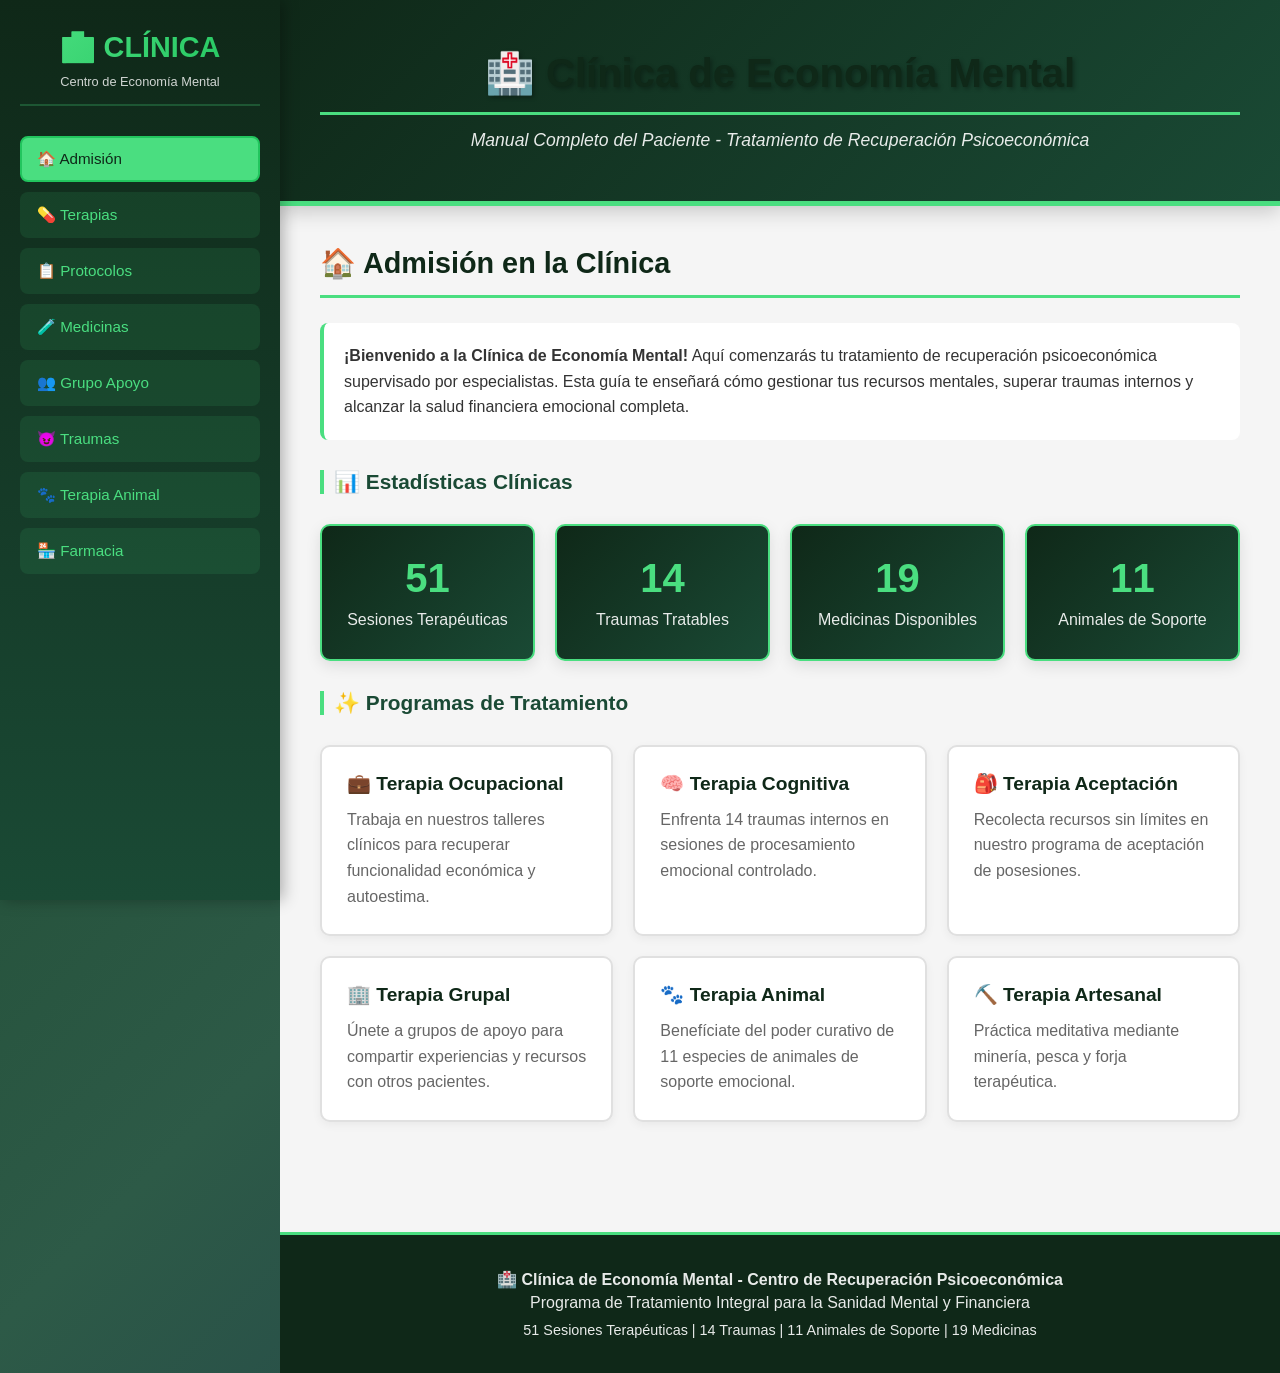
==== commit e5f7bfe6: "Update wiki to fully integrate psychiatric hospital theme Modify the wiki.html file to rename sectio" ====
--- a/wiki.html
+++ b/wiki.html
@@ -3,7 +3,7 @@
 <head>
     <meta charset="UTF-8">
     <meta name="viewport" content="width=device-width, initial-scale=1.0">
-    <title>🏥 Hospital Psiquiátrico - Guía Completa</title>
+    <title>🏥 Clínica de Economía Mental - Manual del Paciente</title>
     <style>
         * {
             margin: 0;
@@ -473,898 +473,762 @@
     <div class="container">
         <!-- SIDEBAR -->
         <div class="sidebar">
-            <h1>🏥 HOSPITAL</h1>
-            <p>Guía Completa RPG</p>
+            <h1>🏥 CLÍNICA</h1>
+            <p>Centro de Economía Mental</p>
             
             <div class="sidebar-nav">
-                <button class="sidebar-btn active" onclick="showSection('inicio')">🏠 Inicio</button>
-                <button class="sidebar-btn" onclick="showSection('comandos')">⚡ Comandos</button>
-                <button class="sidebar-btn" onclick="showSection('sistema')">📋 Sistema</button>
-                <button class="sidebar-btn" onclick="showSection('items')">💊 Items</button>
-                <button class="sidebar-btn" onclick="showSection('sociedad')">👥 Social</button>
-                <button class="sidebar-btn" onclick="showSection('bosses')">⚔️ Jefes</button>
-                <button class="sidebar-btn" onclick="showSection('mascotas')">🐾 Mascotas</button>
-                <button class="sidebar-btn" onclick="showSection('tienda')">🏪 Tienda</button>
+                <button class="sidebar-btn active" onclick="showSection('inicio')">🏠 Admisión</button>
+                <button class="sidebar-btn" onclick="showSection('comandos')">💊 Terapias</button>
+                <button class="sidebar-btn" onclick="showSection('sistema')">📋 Protocolos</button>
+                <button class="sidebar-btn" onclick="showSection('items')">🧪 Medicinas</button>
+                <button class="sidebar-btn" onclick="showSection('sociedad')">👥 Grupo Apoyo</button>
+                <button class="sidebar-btn" onclick="showSection('bosses')">😈 Traumas</button>
+                <button class="sidebar-btn" onclick="showSection('mascotas')">🐾 Terapia Animal</button>
+                <button class="sidebar-btn" onclick="showSection('tienda')">🏪 Farmacia</button>
             </div>
         </div>
         
         <!-- MAIN CONTENT -->
         <div class="main">
             <header>
-                <h2>🏥 Guía Completa del Hospital Psiquiátrico</h2>
-                <p>Todo lo que necesitas saber para dominar el sistema de economía mental</p>
+                <h2>🏥 Clínica de Economía Mental</h2>
+                <p>Manual Completo del Paciente - Tratamiento de Recuperación Psicoeconómica</p>
             </header>
             
             <div class="content">
                 <!-- INICIO -->
                 <div id="inicio" class="section active">
-                    <h2>🏠 Bienvenido al Hospital</h2>
+                    <h2>🏠 Admisión en la Clínica</h2>
                     
                     <div class="intro-text">
-                        <strong>¡Bienvenido, paciente!</strong> Esta es tu guía completa para entender cada aspecto del Hospital Psiquiátrico. 
-                        Aquí encontrarás información sobre todos los comandos, items, mascotas, jefes y más. ¡Que disfrutes tu experiencia terapéutica!
-                    </div>
-                    
-                    <h3>📊 Estadísticas del Hospital</h3>
+                        <strong>¡Bienvenido a la Clínica de Economía Mental!</strong> 
+                        Aquí comenzarás tu tratamiento de recuperación psicoeconómica supervisado por especialistas. 
+                        Esta guía te enseñará cómo gestionar tus recursos mentales, superar traumas internos y alcanzar la salud financiera emocional completa.
+                    </div>
+                    
+                    <h3>📊 Estadísticas Clínicas</h3>
                     <div class="stats-grid">
                         <div class="stat-card">
                             <div class="number">51</div>
-                            <div class="label">Comandos</div>
+                            <div class="label">Sesiones Terapéuticas</div>
                         </div>
                         <div class="stat-card">
                             <div class="number">14</div>
-                            <div class="label">Jefes</div>
+                            <div class="label">Traumas Tratables</div>
                         </div>
                         <div class="stat-card">
                             <div class="number">19</div>
-                            <div class="label">Items Tienda</div>
+                            <div class="label">Medicinas Disponibles</div>
                         </div>
                         <div class="stat-card">
                             <div class="number">11</div>
-                            <div class="label">Mascotas</div>
+                            <div class="label">Animales de Soporte</div>
+                        </div>
+                    </div>
+                    
+                    <h3>✨ Programas de Tratamiento</h3>
+                    <div class="features">
+                        <div class="feature-card">
+                            <h4>💼 Terapia Ocupacional</h4>
+                            <p>Trabaja en nuestros talleres clínicos para recuperar funcionalidad económica y autoestima.</p>
+                        </div>
+                        <div class="feature-card">
+                            <h4>🧠 Terapia Cognitiva</h4>
+                            <p>Enfrenta 14 traumas internos en sesiones de procesamiento emocional controlado.</p>
+                        </div>
+                        <div class="feature-card">
+                            <h4>🎒 Terapia Aceptación</h4>
+                            <p>Recolecta recursos sin límites en nuestro programa de aceptación de posesiones.</p>
+                        </div>
+                        <div class="feature-card">
+                            <h4>🏢 Terapia Grupal</h4>
+                            <p>Únete a grupos de apoyo para compartir experiencias y recursos con otros pacientes.</p>
+                        </div>
+                        <div class="feature-card">
+                            <h4>🐾 Terapia Animal</h4>
+                            <p>Benefíciate del poder curativo de 11 especies de animales de soporte emocional.</p>
+                        </div>
+                        <div class="feature-card">
+                            <h4>⛏️ Terapia Artesanal</h4>
+                            <p>Práctica meditativa mediante minería, pesca y forja terapéutica.</p>
                         </div>
                     </div>
                 </div>
                 
                 <!-- COMANDOS -->
                 <div id="comandos" class="section">
-                    <h2>⚡ Lista Completa de Comandos (51)</h2>
-                    
-                    <h3>👤 Perfil & Inventario</h3>
+                    <h2>💊 Sesiones Terapéuticas (51 Total)</h2>
+                    
+                    <h3>📋 Evaluación Psicológica</h3>
                     <div class="commands-grid">
                         <div class="cmd-card">
                             <div class="cmd-name">/profile</div>
-                            <div class="cmd-desc">Ver perfil, nivel y dinero actual</div>
+                            <div class="cmd-desc">Historial médico, diagnóstico y estado de recuperación</div>
                         </div>
                         <div class="cmd-card">
                             <div class="cmd-name">/inventario</div>
-                            <div class="cmd-desc">Ver todos tus items con rareza</div>
-                        </div>
-                    </div>
-                    
-                    <h3>💼 Trabajos & Economía</h3>
+                            <div class="cmd-desc">Ver todas tus posesiones terapéuticas</div>
+                        </div>
+                    </div>
+                    
+                    <h3>💰 Terapia de Empleo</h3>
                     <div class="commands-grid">
                         <div class="cmd-card">
                             <div class="cmd-name">/work</div>
-                            <div class="cmd-desc">Trabaja (cooldown 10 min)</div>
+                            <div class="cmd-desc">Sesión laboral (receso 10 min)</div>
                         </div>
                         <div class="cmd-card">
                             <div class="cmd-name">/jobs</div>
-                            <div class="cmd-desc">Ver trabajos disponibles</div>
+                            <div class="cmd-desc">Ver empleos de terapia disponibles</div>
                         </div>
                         <div class="cmd-card">
                             <div class="cmd-name">/apply</div>
-                            <div class="cmd-desc">Aplicar a un trabajo</div>
+                            <div class="cmd-desc">Solicitar empleo terapéutico</div>
                         </div>
                         <div class="cmd-card">
                             <div class="cmd-name">/setjob</div>
-                            <div class="cmd-desc">Cambiar trabajo actual</div>
-                        </div>
+                            <div class="cmd-desc">Cambiar rol de empleo</div>
+                        </div>
+                    </div>
+                    
+                    <h3>🏪 Centro de Recursos</h3>
+                    <div class="commands-grid">
                         <div class="cmd-card">
                             <div class="cmd-name">/shop</div>
-                            <div class="cmd-desc">Comprar items</div>
+                            <div class="cmd-desc">Farmacia clínica de medicinas</div>
                         </div>
                         <div class="cmd-card">
                             <div class="cmd-name">/buy</div>
-                            <div class="cmd-desc">Comprar item específico</div>
-                        </div>
-                    </div>
-                    
-                    <h3>⚔️ Combate & Exploración</h3>
+                            <div class="cmd-desc">Comprar medicina específica</div>
+                        </div>
+                    </div>
+                    
+                    <h3>⚔️ Terapia de Trauma</h3>
                     <div class="commands-grid">
                         <div class="cmd-card">
                             <div class="cmd-name">/explore</div>
-                            <div class="cmd-desc">Explorar la mente (cooldown 25 seg)</div>
+                            <div class="cmd-desc">Exploración del subconsciente (receso 25 seg)</div>
                         </div>
                         <div class="cmd-card">
                             <div class="cmd-name">/fight</div>
-                            <div class="cmd-desc">Pelear contra jefe (cooldown 2 min)</div>
+                            <div class="cmd-desc">Sesión de confrontación traumática (receso 2 min)</div>
                         </div>
                         <div class="cmd-card">
                             <div class="cmd-name">/bossinfo</div>
-                            <div class="cmd-desc">Info del jefe activo</div>
+                            <div class="cmd-desc">Info del trauma activo</div>
                         </div>
                         <div class="cmd-card">
                             <div class="cmd-name">/rob</div>
-                            <div class="cmd-desc">Robar a otro usuario (cooldown 5 min)</div>
+                            <div class="cmd-desc">Terapia de confrontación social (receso 5 min)</div>
                         </div>
                         <div class="cmd-card">
                             <div class="cmd-name">/equip</div>
-                            <div class="cmd-desc">Equipar un arma</div>
-                        </div>
-                    </div>
-                    
-                    <h3>📦 Items & Equipamiento</h3>
+                            <div class="cmd-desc">Equipar instrumento terapéutico</div>
+                        </div>
+                    </div>
+                    
+                    <h3>🧪 Gestión de Medicinas</h3>
                     <div class="commands-grid">
                         <div class="cmd-card">
                             <div class="cmd-name">/use</div>
-                            <div class="cmd-desc">Usar un item consumible</div>
+                            <div class="cmd-desc">Administrar medicina</div>
                         </div>
                         <div class="cmd-card">
                             <div class="cmd-name">/repair</div>
-                            <div class="cmd-desc">Reparar durabilidad de item</div>
-                        </div>
-                    </div>
-                    
-                    <h3>⛏️ Recolección & Crafting</h3>
+                            <div class="cmd-desc">Restaurar instrumento dañado</div>
+                        </div>
+                    </div>
+                    
+                    <h3>⛏️ Terapia Artesanal</h3>
                     <div class="commands-grid">
                         <div class="cmd-card">
                             <div class="cmd-name">/minar</div>
-                            <div class="cmd-desc">Minar minerales (cooldown 30 seg)</div>
+                            <div class="cmd-desc">Meditación de extracción (receso 30 seg)</div>
                         </div>
                         <div class="cmd-card">
                             <div class="cmd-name">/pescar</div>
-                            <div class="cmd-desc">Pescar (cooldown 40 seg)</div>
+                            <div class="cmd-desc">Terapia acuática (receso 40 seg)</div>
                         </div>
                         <div class="cmd-card">
                             <div class="cmd-name">/forjar</div>
-                            <div class="cmd-desc">Forjar armas únicas</div>
-                        </div>
-                    </div>
-                    
-                    <h3>🐾 Mascotas</h3>
+                            <div class="cmd-desc">Crear instrumento terapéutico único</div>
+                        </div>
+                    </div>
+                    
+                    <h3>🐾 Programa Animal</h3>
                     <div class="commands-grid">
                         <div class="cmd-card">
                             <div class="cmd-name">/mi-mascota</div>
-                            <div class="cmd-desc">Ver mascota activa</div>
+                            <div class="cmd-desc">Ver animal activo de soporte</div>
                         </div>
                         <div class="cmd-card">
                             <div class="cmd-name">/mis-mascotas</div>
-                            <div class="cmd-desc">Ver todas tus mascotas</div>
+                            <div class="cmd-desc">Ver todos tus animales</div>
                         </div>
                         <div class="cmd-card">
                             <div class="cmd-name">/mascotas-disponibles</div>
-                            <div class="cmd-desc">Mascotas disponibles</div>
-                        </div>
-                    </div>
-                    
-                    <h3>🏆 Social & Ranking</h3>
+                            <div class="cmd-desc">Animales disponibles en terapia</div>
+                        </div>
+                    </div>
+                    
+                    <h3>📊 Rankings de Recuperación</h3>
                     <div class="commands-grid">
                         <div class="cmd-card">
                             <div class="cmd-name">/leaderboard</div>
-                            <div class="cmd-desc">Ranking de dinero/XP</div>
+                            <div class="cmd-desc">Ranking de recuperación económica</div>
                         </div>
                         <div class="cmd-card">
                             <div class="cmd-name">/misiones</div>
-                            <div class="cmd-desc">Ver misiones diarias</div>
+                            <div class="cmd-desc">Hitos diarios de recuperación</div>
                         </div>
                         <div class="cmd-card">
                             <div class="cmd-name">/completar-mision</div>
-                            <div class="cmd-desc">Completar misión</div>
-                        </div>
-                    </div>
-                    
-                    <h3>📦 Trading & Mercado</h3>
+                            <div class="cmd-desc">Completar hito terapéutico</div>
+                        </div>
+                    </div>
+                    
+                    <h3>📦 Intercambio de Recursos</h3>
                     <div class="commands-grid">
                         <div class="cmd-card">
                             <div class="cmd-name">/ofrecer-trade</div>
-                            <div class="cmd-desc">Proponer intercambio</div>
+                            <div class="cmd-desc">Intercambio mutuo de medicinas</div>
                         </div>
                         <div class="cmd-card">
                             <div class="cmd-name">/mis-trades</div>
-                            <div class="cmd-desc">Ver trades pendientes</div>
+                            <div class="cmd-desc">Ver intercambios pendientes</div>
                         </div>
                         <div class="cmd-card">
                             <div class="cmd-name">/vender-item</div>
-                            <div class="cmd-desc">Vender item al mercado</div>
+                            <div class="cmd-desc">Vender medicina al mercado</div>
                         </div>
                         <div class="cmd-card">
                             <div class="cmd-name">/mercado</div>
-                            <div class="cmd-desc">Ver items en venta</div>
-                        </div>
-                    </div>
-                    
-                    <h3>⚔️ Duelos</h3>
+                            <div class="cmd-desc">Mercado clínico de medicinas</div>
+                        </div>
+                    </div>
+                    
+                    <h3>⚔️ Competencia Terapéutica</h3>
                     <div class="commands-grid">
                         <div class="cmd-card">
                             <div class="cmd-name">/desafiar</div>
-                            <div class="cmd-desc">Desafiar a duel por dinero</div>
+                            <div class="cmd-desc">Duelo económico con apuesta</div>
                         </div>
                         <div class="cmd-card">
                             <div class="cmd-name">/mis-duelos</div>
-                            <div class="cmd-desc">Ver desafíos pendientes</div>
+                            <div class="cmd-desc">Duelos pendientes</div>
                         </div>
                         <div class="cmd-card">
                             <div class="cmd-name">/aceptar-duel</div>
-                            <div class="cmd-desc">Aceptar un desafío</div>
-                        </div>
-                    </div>
-                    
-                    <h3>🏢 Clubs & Gremios</h3>
+                            <div class="cmd-desc">Aceptar desafío terapéutico</div>
+                        </div>
+                    </div>
+                    
+                    <h3>🏢 Grupos de Apoyo</h3>
                     <div class="commands-grid">
                         <div class="cmd-card">
                             <div class="cmd-name">/crear-club</div>
-                            <div class="cmd-desc">Crear nuevo club</div>
+                            <div class="cmd-desc">Fundar grupo de apoyo</div>
                         </div>
                         <div class="cmd-card">
                             <div class="cmd-name">/unirse-club</div>
-                            <div class="cmd-desc">Unirse a un club</div>
+                            <div class="cmd-desc">Ingresar a grupo existente</div>
                         </div>
                         <div class="cmd-card">
                             <div class="cmd-name">/club-info</div>
-                            <div class="cmd-desc">Info de tu club</div>
+                            <div class="cmd-desc">Información del grupo</div>
                         </div>
                         <div class="cmd-card">
                             <div class="cmd-name">/salir-club</div>
-                            <div class="cmd-desc">Salir del club</div>
+                            <div class="cmd-desc">Abandonar grupo</div>
                         </div>
                         <div class="cmd-card">
                             <div class="cmd-name">/depositar-club</div>
-                            <div class="cmd-desc">Donar dinero al club</div>
+                            <div class="cmd-desc">Contribuir fondos grupales</div>
                         </div>
                         <div class="cmd-card">
                             <div class="cmd-name">/retirar-club</div>
-                            <div class="cmd-desc">Retirar dinero (líder)</div>
+                            <div class="cmd-desc">Retiro de fondos (líder)</div>
+                        </div>
+                        <div class="cmd-card">
+                            <div class="cmd-name">/promover-miembro</div>
+                            <div class="cmd-desc">Promover a oficial del grupo</div>
                         </div>
                         <div class="cmd-card">
                             <div class="cmd-name">/expulsar-miembro</div>
-                            <div class="cmd-desc">Expulsar miembro</div>
-                        </div>
-                        <div class="cmd-card">
-                            <div class="cmd-name">/promover-miembro</div>
-                            <div class="cmd-desc">Promover a oficial</div>
+                            <div class="cmd-desc">Expulsar del grupo</div>
                         </div>
                         <div class="cmd-card">
                             <div class="cmd-name">/transferir-liderazgo</div>
-                            <div class="cmd-desc">Transferir liderazgo</div>
+                            <div class="cmd-desc">Cambiar líder del grupo</div>
                         </div>
                         <div class="cmd-card">
                             <div class="cmd-name">/clubs</div>
-                            <div class="cmd-desc">Ver todos los clubs</div>
+                            <div class="cmd-desc">Listar grupos clínicos</div>
                         </div>
                         <div class="cmd-card">
                             <div class="cmd-name">/stats-club</div>
-                            <div class="cmd-desc">Estadísticas del club</div>
+                            <div class="cmd-desc">Estadísticas del grupo</div>
                         </div>
                         <div class="cmd-card">
                             <div class="cmd-name">/upgrades-club</div>
-                            <div class="cmd-desc">Ver upgrades disponibles</div>
+                            <div class="cmd-desc">Ver mejoras grupales</div>
                         </div>
                         <div class="cmd-card">
                             <div class="cmd-name">/comprar-upgrade-club</div>
-                            <div class="cmd-desc">Comprar upgrade</div>
-                        </div>
-                    </div>
-                    
-                    <h3>🛠️ Administración</h3>
+                            <div class="cmd-desc">Comprar mejora grupal</div>
+                        </div>
+                    </div>
+                    
+                    <h3>👨‍⚕️ Administración Clínica</h3>
                     <div class="commands-grid">
                         <div class="cmd-card">
                             <div class="cmd-name">/addmoney</div>
-                            <div class="cmd-desc">Añadir dinero (admin)</div>
+                            <div class="cmd-desc">Beca económica (personal médico)</div>
                         </div>
                         <div class="cmd-card">
                             <div class="cmd-name">/spawnboss</div>
-                            <div class="cmd-desc">Spawnar jefe (admin)</div>
+                            <div class="cmd-desc">Activar trauma para sesión (staff)</div>
                         </div>
                         <div class="cmd-card">
                             <div class="cmd-name">/resetcooldown</div>
-                            <div class="cmd-desc">Reset cooldown (admin)</div>
+                            <div class="cmd-desc">Reset de sesiones (personal)</div>
                         </div>
                         <div class="cmd-card">
                             <div class="cmd-name">/setchannel</div>
-                            <div class="cmd-desc">Configurar canal (admin)</div>
+                            <div class="cmd-desc">Configurar sala de grupos</div>
                         </div>
                         <div class="cmd-card">
                             <div class="cmd-name">/getchannel</div>
-                            <div class="cmd-desc">Ver canal configurado</div>
+                            <div class="cmd-desc">Ver sala de grupos</div>
                         </div>
                         <div class="cmd-card">
                             <div class="cmd-name">/ayuda</div>
-                            <div class="cmd-desc">Ver guía interactiva</div>
+                            <div class="cmd-desc">Consultar guía clínica</div>
                         </div>
                     </div>
                 </div>
                 
                 <!-- SISTEMA -->
                 <div id="sistema" class="section">
-                    <h2>📋 Protocolos del Sistema</h2>
-                    
-                    <h3>💚 Sistema de Vidas</h3>
+                    <h2>📋 Protocolos Clínicos</h2>
+                    
+                    <h3>💚 Sistema de Salud Mental</h3>
                     <div class="highlight">
-                        <strong>3 vidas iniciales.</strong> Si pierdes todas → Colapso mental completo (pierdes TODO: dinero, items, progreso).
-                        Recupera vidas con XP o medicinas especiales.
-                    </div>
-                    
-                    <h3>🏆 Diagnósticos de Progresión</h3>
+                        <strong>3 vidas psicológicas iniciales.</strong> Una muerte = colapso mental (pierdes TODO). Recupera con XP o medicinas especiales.
+                    </div>
+                    
+                    <h3>🏆 Diagnósticos de Progreso</h3>
                     <div class="command">
-                        <strong>Novato (0 XP)</strong> - Ingreso reciente
+                        <strong>Novato (0 XP)</strong> - Ingreso en estado crítico
                     </div>
                     <div class="command">
-                        <strong>Enfermo Básico (500 XP)</strong> - Mostrando mejora
+                        <strong>Enfermo Básico (500 XP)</strong> - Primeras mejoras visibles
                     </div>
                     <div class="command">
-                        <strong>Enfermo Avanzado (1500 XP)</strong> - Terapia profunda
+                        <strong>Enfermo Avanzado (1500 XP)</strong> - Tratamiento profundo en curso
                     </div>
                     <div class="command">
-                        <strong>Enfermo Supremo (3000 XP)</strong> - ¡Alta completada!
-                    </div>
-                    
-                    <h3>⭐ Clasificación de Rareza</h3>
+                        <strong>Enfermo Supremo (3000 XP)</strong> - ¡Alta psicológica completada!
+                    </div>
+                    
+                    <h3>⭐ Clasificación de Potencia</h3>
                     <div class="highlight">
-                        ⚪ Común → 🔵 Raro → 🟣 Épico → 🟠 Legendario → 🔶 Maestro
+                        ⚪ Ordinaria → 🔵 Especializada → 🟣 Avanzada → 🟠 De máxima potencia → 🔶 Experimental
                     </div>
                 </div>
                 
                 <!-- ITEMS -->
                 <div id="items" class="section">
-                    <h2>💊 Medicinas & Equipamiento</h2>
-                    
-                    <h3>🔨 Instrumentos Reutilizables</h3>
+                    <h2>🧪 Medicinas & Instrumentos Terapéuticos</h2>
+                    
+                    <h3>⚙️ Instrumentos Permanentes</h3>
                     <div class="item-grid">
                         <div class="item-card">
                             <div class="item-name">Fragmento Omega</div>
-                            <div class="item-info">💎 Legendario</div>
-                            <div class="item-effect">Sistema 2-turno: prepara → 120 daño</div>
+                            <div class="item-info">Analgésico Supremo 💎</div>
+                            <div class="item-effect">Requiere 2 dosis: prepara → 120 alivio</div>
                         </div>
                         <div class="item-card">
                             <div class="item-name">Dragón Slayer</div>
-                            <div class="item-info">🔶 Maestro</div>
-                            <div class="item-effect">+50% vs traumas mayores</div>
+                            <div class="item-info">Antipsicótico 🔶</div>
+                            <div class="item-effect">+50% efectividad vs traumas severos</div>
                         </div>
                         <div class="item-card">
                             <div class="item-name">Núcleo Energético</div>
-                            <div class="item-info">⚡ Épico</div>
-                            <div class="item-effect">80% precisión, 50 daño, 30% crítico</div>
+                            <div class="item-info">Estimulante Máximo ⚡</div>
+                            <div class="item-effect">Potencia pura y energía sin límites</div>
                         </div>
                     </div>
                     
                     <h3>💊 Medicinas Consumibles</h3>
                     <div class="item-grid">
                         <div class="item-card">
-                            <div class="item-name">Bebida de Furia</div>
-                            <div class="item-info">🟣 Épico | 2500💰</div>
-                            <div class="item-effect">+30% daño por 1 turno</div>
-                        </div>
-                        <div class="item-card">
-                            <div class="item-name">Escudo Mágico</div>
-                            <div class="item-info">🔵 Raro | 1800💰</div>
-                            <div class="item-effect">Reduce daño -50% por 1 turno</div>
-                        </div>
-                        <div class="item-card">
-                            <div class="item-name">Nektar Antiguo</div>
-                            <div class="item-info">🟠 Legendario | 3500💰</div>
-                            <div class="item-effect">Restaura 100 HP (máximo)</div>
-                        </div>
-                        <div class="item-card">
-                            <div class="item-name">Bebida de la Vida</div>
-                            <div class="item-info">🔶 Maestro | 5500💰</div>
-                            <div class="item-effect">Te da 1 vida extra</div>
-                        </div>
-                        <div class="item-card">
-                            <div class="item-name">Poción de Furia</div>
-                            <div class="item-info">🟣 Épico | 2500💰</div>
-                            <div class="item-effect">+30% daño próximo turno</div>
-                        </div>
-                        <div class="item-card">
-                            <div class="item-name">Danza de Saviteto</div>
-                            <div class="item-info">🔵 Raro | 3500💰</div>
-                            <div class="item-effect">+50% daño próximo ataque</div>
+                            <div class="item-name">Poción de Furia Controlada</div>
+                            <div class="item-info">Estimulante Psicológico 🟣 | 2500💰</div>
+                            <div class="item-effect">+30% agresión terapéutica por sesión</div>
+                        </div>
+                        <div class="item-card">
+                            <div class="item-name">Escudo Mental Mágico</div>
+                            <div class="item-info">Protector Psíquico 🔵 | 1800💰</div>
+                            <div class="item-effect">Defensa total contra ataque emocional</div>
+                        </div>
+                        <div class="item-card">
+                            <div class="item-name">Néctar de Sanación Antigua</div>
+                            <div class="item-info">Cicatrizante Emocional 🟠 | 3500💰</div>
+                            <div class="item-effect">Restaura 100 HP mental completo</div>
+                        </div>
+                        <div class="item-card">
+                            <div class="item-name">Bebida de Vida Eterna</div>
+                            <div class="item-info">Revitalizante Maestro 🔶 | 5500💰</div>
+                            <div class="item-effect">Regenera 1 vida psicológica completa</div>
+                        </div>
+                        <div class="item-card">
+                            <div class="item-name">Danza de Paz Emocional</div>
+                            <div class="item-info">Armonizante Raro 🔵 | 3500💰</div>
+                            <div class="item-effect">+50% daño terapéutico en próximo turno</div>
                         </div>
                     </div>
                 </div>
                 
                 <!-- SOCIAL -->
                 <div id="sociedad" class="section">
-                    <h2>👥 Sistema Social</h2>
-                    
-                    <h3>🏢 Beneficios de Club</h3>
+                    <h2>👥 Programa de Grupos de Apoyo</h2>
+                    
+                    <h3>🏫 Beneficios Clínicos</h3>
                     <div class="command">
-                        <strong>🏫 Aula de Entrenamiento (5000💰)</strong>
-                        <div class="command-desc">+25% dinero en trabajos</div>
+                        <strong>🏫 Aula Terapéutica (5000💰)</strong>
+                        <div class="command-desc">+25% recuperación económica en empleos</div>
                     </div>
                     <div class="command">
-                        <strong>🧘 Sala de Meditación (8000💰)</strong>
-                        <div class="command-desc">+30% XP por victoria</div>
+                        <strong>🧘 Sala de Meditación Profunda (8000💰)</strong>
+                        <div class="command-desc">+30% avance mental por victoria</div>
                     </div>
                     <div class="command">
-                        <strong>⚔️ Armería Mejorada (10000💰)</strong>
-                        <div class="command-desc">+15% daño en combate</div>
+                        <strong>⚔️ Armería Emocional (10000💰)</strong>
+                        <div class="command-desc">+15% poder psicológico en combate</div>
                     </div>
                     <div class="command">
-                        <strong>📚 Biblioteca Antigua (6000💰)</strong>
-                        <div class="command-desc">+20% éxito en minijuegos</div>
-                    </div>
-                    
-                    <h3>💰 Regla de Tesorería</h3>
+                        <strong>📚 Biblioteca del Conocimiento (6000💰)</strong>
+                        <div class="command-desc">+20% éxito cognitivo en desafíos</div>
+                    </div>
+                    
+                    <h3>💰 Regla de Tesorería Grupal</h3>
                     <div class="alert-box">
-                        <strong>⚠️ TODOS pueden depositar.</strong> SOLO el líder puede retirar dinero del club.
+                        <strong>⚠️ PROTOCOLO CLÍNICO:</strong> Todos los miembros pueden depositar fondos de recuperación. SOLO el líder autorizado puede retirar fondos para compras colectivas.
                     </div>
                 </div>
                 
                 <!-- BOSSES -->
                 <div id="bosses" class="section">
-                    <h2>⚔️ Almanaque de Jefes (14 Total)</h2>
-                    
-                    <h3>Mini-Bosses (5) 🟢</h3>
+                    <h2>😈 Almacén de Traumas (14 Total)</h2>
+                    
+                    <h3>Traumas Superficiales 🟢 (5)</h3>
                     <div class="boss-grid">
                         <div class="boss-card mini">
-                            <h4>🎭 Goblin Capitán</h4>
-                            <div class="boss-stat">
-                                <strong>HP:</strong> <span>80</span>
-                            </div>
-                            <div class="boss-stat">
-                                <strong>Ataque:</strong> <span>8</span>
-                            </div>
-                            <div class="boss-stat">
-                                <strong>Rareza:</strong> <span>🔵 Raro</span>
-                            </div>
-                            <div class="boss-stat">
-                                <strong>Dinero:</strong> <span>150-300💰</span>
-                            </div>
-                            <div class="boss-stat">
-                                <strong>Items:</strong> <span>ID Falso</span>
-                            </div>
+                            <h4>🎭 Ansiedad de Goblin</h4>
+                            <div class="boss-stat"><strong>Severidad:</strong> 80</div>
+                            <div class="boss-stat"><strong>Potencia:</strong> 8</div>
+                            <div class="boss-stat"><strong>Tipo:</strong> 🔵 Especializado</div>
+                            <div class="boss-stat"><strong>Recompensa:</strong> 150-300💰</div>
                         </div>
                         <div class="boss-card mini">
-                            <h4>🪓 Orco Guerrero</h4>
-                            <div class="boss-stat">
-                                <strong>HP:</strong> <span>100</span>
-                            </div>
-                            <div class="boss-stat">
-                                <strong>Ataque:</strong> <span>10</span>
-                            </div>
-                            <div class="boss-stat">
-                                <strong>Rareza:</strong> <span>🔵 Raro</span>
-                            </div>
-                            <div class="boss-stat">
-                                <strong>Dinero:</strong> <span>200-350💰</span>
-                            </div>
-                            <div class="boss-stat">
-                                <strong>Items:</strong> <span>Bastón Staff</span>
-                            </div>
+                            <h4>🪓 Ira del Orco</h4>
+                            <div class="boss-stat"><strong>Severidad:</strong> 100</div>
+                            <div class="boss-stat"><strong>Potencia:</strong> 10</div>
+                            <div class="boss-stat"><strong>Tipo:</strong> 🔵 Especializado</div>
+                            <div class="boss-stat"><strong>Recompensa:</strong> 200-350💰</div>
                         </div>
                         <div class="boss-card mini">
-                            <h4>🧙 Bruja del Bosque</h4>
-                            <div class="boss-stat">
-                                <strong>HP:</strong> <span>70</span>
-                            </div>
-                            <div class="boss-stat">
-                                <strong>Ataque:</strong> <span>12</span>
-                            </div>
-                            <div class="boss-stat">
-                                <strong>Rareza:</strong> <span>🟣 Épico</span>
-                            </div>
-                            <div class="boss-stat">
-                                <strong>Dinero:</strong> <span>250-400💰</span>
-                            </div>
-                            <div class="boss-stat">
-                                <strong>Items:</strong> <span>Núcleo Energético</span>
-                            </div>
+                            <h4>🧙 Obsesión de Bruja</h4>
+                            <div class="boss-stat"><strong>Severidad:</strong> 70</div>
+                            <div class="boss-stat"><strong>Potencia:</strong> 12</div>
+                            <div class="boss-stat"><strong>Tipo:</strong> 🟣 Avanzado</div>
+                            <div class="boss-stat"><strong>Recompensa:</strong> 250-400💰</div>
                         </div>
                         <div class="boss-card mini">
-                            <h4>🤖 Mecha Enojado</h4>
-                            <div class="boss-stat">
-                                <strong>HP:</strong> <span>120</span>
-                            </div>
-                            <div class="boss-stat">
-                                <strong>Ataque:</strong> <span>15</span>
-                            </div>
-                            <div class="boss-stat">
-                                <strong>Rareza:</strong> <span>🟣 Épico</span>
-                            </div>
-                            <div class="boss-stat">
-                                <strong>Dinero:</strong> <span>350-600💰</span>
-                            </div>
-                            <div class="boss-stat">
-                                <strong>Items:</strong> <span>Fragmento Omega</span>
-                            </div>
+                            <h4>🤖 Síndrome de Mecha</h4>
+                            <div class="boss-stat"><strong>Severidad:</strong> 120</div>
+                            <div class="boss-stat"><strong>Potencia:</strong> 15</div>
+                            <div class="boss-stat"><strong>Tipo:</strong> 🟣 Avanzado</div>
+                            <div class="boss-stat"><strong>Recompensa:</strong> 350-600💰</div>
                         </div>
                         <div class="boss-card mini">
-                            <h4>✨ Savi Forma Teto</h4>
-                            <div class="boss-stat">
-                                <strong>HP:</strong> <span>150</span>
-                            </div>
-                            <div class="boss-stat">
-                                <strong>Ataque:</strong> <span>18</span>
-                            </div>
-                            <div class="boss-stat">
-                                <strong>Rareza:</strong> <span>🟣 Épico</span>
-                            </div>
-                            <div class="boss-stat">
-                                <strong>Dinero:</strong> <span>450-750💰</span>
-                            </div>
-                            <div class="boss-stat">
-                                <strong>Items:</strong> <span>Fragmento Omega</span>
-                            </div>
-                        </div>
-                    </div>
-                    
-                    <h3>Bosses Principales (4) 🟡</h3>
+                            <h4>✨ Forma Leve de Savi</h4>
+                            <div class="boss-stat"><strong>Severidad:</strong> 150</div>
+                            <div class="boss-stat"><strong>Potencia:</strong> 18</div>
+                            <div class="boss-stat"><strong>Tipo:</strong> 🟣 Avanzado</div>
+                            <div class="boss-stat"><strong>Recompensa:</strong> 450-750💰</div>
+                        </div>
+                    </div>
+                    
+                    <h3>Traumas Severos 🟡 (4)</h3>
                     <div class="boss-grid">
                         <div class="boss-card boss">
-                            <h4>🐉 Dragón Antiguo</h4>
-                            <div class="boss-stat">
-                                <strong>HP:</strong> <span>300</span>
-                            </div>
-                            <div class="boss-stat">
-                                <strong>Ataque:</strong> <span>20</span>
-                            </div>
-                            <div class="boss-stat">
-                                <strong>Rareza:</strong> <span>🟠 Legendario</span>
-                            </div>
-                            <div class="boss-stat">
-                                <strong>Dinero:</strong> <span>1200-2500💰</span>
-                            </div>
-                            <div class="boss-stat">
-                                <strong>Items:</strong> <span>Llave Maestra</span>
-                            </div>
+                            <h4>🐉 Depresión Dragón</h4>
+                            <div class="boss-stat"><strong>Severidad:</strong> 300</div>
+                            <div class="boss-stat"><strong>Potencia:</strong> 20</div>
+                            <div class="boss-stat"><strong>Tipo:</strong> 🟠 Máxima</div>
+                            <div class="boss-stat"><strong>Recompensa:</strong> 1200-2500💰</div>
                         </div>
                         <div class="boss-card boss">
-                            <h4>💀 Rey Esqueleto</h4>
-                            <div class="boss-stat">
-                                <strong>HP:</strong> <span>250</span>
-                            </div>
-                            <div class="boss-stat">
-                                <strong>Ataque:</strong> <span>18</span>
-                            </div>
-                            <div class="boss-stat">
-                                <strong>Rareza:</strong> <span>🟣 Épico</span>
-                            </div>
-                            <div class="boss-stat">
-                                <strong>Dinero:</strong> <span>1000-1800💰</span>
-                            </div>
-                            <div class="boss-stat">
-                                <strong>Items:</strong> <span>Fragmento Omega</span>
-                            </div>
+                            <h4>💀 Duelo de Esqueleto</h4>
+                            <div class="boss-stat"><strong>Severidad:</strong> 250</div>
+                            <div class="boss-stat"><strong>Potencia:</strong> 18</div>
+                            <div class="boss-stat"><strong>Tipo:</strong> 🟣 Avanzado</div>
+                            <div class="boss-stat"><strong>Recompensa:</strong> 1000-1800💰</div>
                         </div>
                         <div class="boss-card boss">
-                            <h4>😈 Demonio Oscuro</h4>
-                            <div class="boss-stat">
-                                <strong>HP:</strong> <span>280</span>
-                            </div>
-                            <div class="boss-stat">
-                                <strong>Ataque:</strong> <span>22</span>
-                            </div>
-                            <div class="boss-stat">
-                                <strong>Rareza:</strong> <span>🟠 Legendario</span>
-                            </div>
-                            <div class="boss-stat">
-                                <strong>Dinero:</strong> <span>1400-3000💰</span>
-                            </div>
-                            <div class="boss-stat">
-                                <strong>Items:</strong> <span>Llave Maestra</span>
-                            </div>
+                            <h4>😈 Psicosis del Demonio</h4>
+                            <div class="boss-stat"><strong>Severidad:</strong> 280</div>
+                            <div class="boss-stat"><strong>Potencia:</strong> 22</div>
+                            <div class="boss-stat"><strong>Tipo:</strong> 🟠 Máxima</div>
+                            <div class="boss-stat"><strong>Recompensa:</strong> 1400-3000💰</div>
                         </div>
                         <div class="boss-card boss">
-                            <h4>👑 Savi Forma Final</h4>
-                            <div class="boss-stat">
-                                <strong>HP:</strong> <span>350</span>
-                            </div>
-                            <div class="boss-stat">
-                                <strong>Ataque:</strong> <span>28</span>
-                            </div>
-                            <div class="boss-stat">
-                                <strong>Rareza:</strong> <span>🟠 Legendario</span>
-                            </div>
-                            <div class="boss-stat">
-                                <strong>Dinero:</strong> <span>2300-4200💰</span>
-                            </div>
-                            <div class="boss-stat">
-                                <strong>Items:</strong> <span>Fragmento Omega</span>
-                            </div>
-                        </div>
-                    </div>
-                    
-                    <h3>Jefes Especiales (5) 🔴</h3>
+                            <h4>👑 Savi Forma Crítica</h4>
+                            <div class="boss-stat"><strong>Severidad:</strong> 350</div>
+                            <div class="boss-stat"><strong>Potencia:</strong> 28</div>
+                            <div class="boss-stat"><strong>Tipo:</strong> 🟠 Máxima</div>
+                            <div class="boss-stat"><strong>Recompensa:</strong> 2300-4200💰</div>
+                        </div>
+                    </div>
+                    
+                    <h3>Traumas Críticos 🔴 (5)</h3>
                     <div class="boss-grid">
                         <div class="boss-card especial">
-                            <h4>🧠 Psicólogo Loco</h4>
-                            <div class="boss-stat">
-                                <strong>HP:</strong> <span>350</span>
-                            </div>
-                            <div class="boss-stat">
-                                <strong>Ataque:</strong> <span>25</span>
-                            </div>
-                            <div class="boss-stat">
-                                <strong>Rareza:</strong> <span>🔶 Maestro</span>
-                            </div>
-                            <div class="boss-stat">
-                                <strong>Dinero:</strong> <span>3500-6000💰</span>
-                            </div>
-                            <div class="boss-stat">
-                                <strong>Items:</strong> <span>Cordura Rota</span>
-                            </div>
+                            <h4>🧠 Psicólogo Perturbado</h4>
+                            <div class="boss-stat"><strong>Severidad:</strong> 350</div>
+                            <div class="boss-stat"><strong>Potencia:</strong> 25</div>
+                            <div class="boss-stat"><strong>Tipo:</strong> 🔶 Experimental</div>
+                            <div class="boss-stat"><strong>Recompensa:</strong> 3500-6000💰</div>
                         </div>
                         <div class="boss-card especial">
-                            <h4>👨‍⚕️ Médico Misterioso</h4>
-                            <div class="boss-stat">
-                                <strong>HP:</strong> <span>320</span>
-                            </div>
-                            <div class="boss-stat">
-                                <strong>Ataque:</strong> <span>28</span>
-                            </div>
-                            <div class="boss-stat">
-                                <strong>Rareza:</strong> <span>🔶 Maestro</span>
-                            </div>
-                            <div class="boss-stat">
-                                <strong>Dinero:</strong> <span>3000-5500💰</span>
-                            </div>
-                            <div class="boss-stat">
-                                <strong>Items:</strong> <span>Bisturí Misterioso</span>
-                            </div>
+                            <h4>👨‍⚕️ Médico Siniestro</h4>
+                            <div class="boss-stat"><strong>Severidad:</strong> 320</div>
+                            <div class="boss-stat"><strong>Potencia:</strong> 28</div>
+                            <div class="boss-stat"><strong>Tipo:</strong> 🔶 Experimental</div>
+                            <div class="boss-stat"><strong>Recompensa:</strong> 3000-5500💰</div>
                         </div>
                         <div class="boss-card especial">
-                            <h4>⚕️ Enfermera de Hierro</h4>
-                            <div class="boss-stat">
-                                <strong>HP:</strong> <span>400</span>
-                            </div>
-                            <div class="boss-stat">
-                                <strong>Ataque:</strong> <span>30</span>
-                            </div>
-                            <div class="boss-stat">
-                                <strong>Rareza:</strong> <span>🔶 Maestro</span>
-                            </div>
-                            <div class="boss-stat">
-                                <strong>Dinero:</strong> <span>4500-7000💰</span>
-                            </div>
-                            <div class="boss-stat">
-                                <strong>Items:</strong> <span>Jeringa Hierro</span>
-                            </div>
+                            <h4>⚕️ Enfermera Despiadada</h4>
+                            <div class="boss-stat"><strong>Severidad:</strong> 400</div>
+                            <div class="boss-stat"><strong>Potencia:</strong> 30</div>
+                            <div class="boss-stat"><strong>Tipo:</strong> 🔶 Experimental</div>
+                            <div class="boss-stat"><strong>Recompensa:</strong> 4500-7000💰</div>
                         </div>
                         <div class="boss-card especial">
-                            <h4>🎩 Director del Caos</h4>
-                            <div class="boss-stat">
-                                <strong>HP:</strong> <span>500</span>
-                            </div>
-                            <div class="boss-stat">
-                                <strong>Ataque:</strong> <span>35</span>
-                            </div>
-                            <div class="boss-stat">
-                                <strong>Rareza:</strong> <span>🔶 Maestro</span>
-                            </div>
-                            <div class="boss-stat">
-                                <strong>Dinero:</strong> <span>6000-10000💰</span>
-                            </div>
-                            <div class="boss-stat">
-                                <strong>Items:</strong> <span>Cetro Caos</span>
-                            </div>
+                            <h4>🎩 Director del Caos Total</h4>
+                            <div class="boss-stat"><strong>Severidad:</strong> 500</div>
+                            <div class="boss-stat"><strong>Potencia:</strong> 35</div>
+                            <div class="boss-stat"><strong>Tipo:</strong> 🔶 Experimental</div>
+                            <div class="boss-stat"><strong>Recompensa:</strong> 6000-10000💰</div>
                         </div>
                         <div class="boss-card especial">
-                            <h4>✨ Fino</h4>
-                            <div class="boss-stat">
-                                <strong>HP:</strong> <span>600</span>
-                            </div>
-                            <div class="boss-stat">
-                                <strong>Ataque:</strong> <span>40</span>
-                            </div>
-                            <div class="boss-stat">
-                                <strong>Rareza:</strong> <span>🔶 Maestro</span>
-                            </div>
-                            <div class="boss-stat">
-                                <strong>Dinero:</strong> <span>9000-15000💰</span>
-                            </div>
-                            <div class="boss-stat">
-                                <strong>Items:</strong> <span>Espada Fino</span>
-                            </div>
+                            <h4>✨ Fino - La Verdad Última</h4>
+                            <div class="boss-stat"><strong>Severidad:</strong> 600</div>
+                            <div class="boss-stat"><strong>Potencia:</strong> 40</div>
+                            <div class="boss-stat"><strong>Tipo:</strong> 🔶 Experimental</div>
+                            <div class="boss-stat"><strong>Recompensa:</strong> 9000-15000💰</div>
                         </div>
                     </div>
                 </div>
                 
                 <!-- MASCOTAS -->
                 <div id="mascotas" class="section">
-                    <h2>🐾 Mascotas (11 Total)</h2>
-                    
-                    <h3>⚪ Mascotas Comunes (500💰)</h3>
+                    <h2>🐾 Programas de Terapia Animal (11 Especies)</h2>
+                    
+                    <h3>⚪ Animales Básicos (500💰)</h3>
                     <div class="pet-grid">
                         <div class="pet-card">
                             <div class="pet-emoji">🐕</div>
-                            <div class="pet-name">Chihuahua</div>
-                            <div class="pet-rarity">⚪ Común | Poder: 5</div>
+                            <div class="pet-name">Perro de Apoyo</div>
+                            <div class="pet-rarity">⚪ Ordinario | Valor: 5</div>
                         </div>
                         <div class="pet-card">
                             <div class="pet-emoji">🐱</div>
-                            <div class="pet-name">Gato</div>
-                            <div class="pet-rarity">⚪ Común | Poder: 5</div>
+                            <div class="pet-name">Gato Terapéutico</div>
+                            <div class="pet-rarity">⚪ Ordinario | Valor: 5</div>
                         </div>
                         <div class="pet-card">
                             <div class="pet-emoji">🐶</div>
-                            <div class="pet-name">Perro</div>
-                            <div class="pet-rarity">⚪ Común | Poder: 5</div>
+                            <div class="pet-name">Cachorro Emocional</div>
+                            <div class="pet-rarity">⚪ Ordinario | Valor: 5</div>
                         </div>
                         <div class="pet-card">
                             <div class="pet-emoji">🦜</div>
-                            <div class="pet-name">Loro</div>
-                            <div class="pet-rarity">⚪ Común | Poder: 5</div>
-                        </div>
-                    </div>
-                    
-                    <h3>🔵 Mascotas Raras (2500💰)</h3>
+                            <div class="pet-name">Loro Comunicador</div>
+                            <div class="pet-rarity">⚪ Ordinario | Valor: 5</div>
+                        </div>
+                    </div>
+                    
+                    <h3>🔵 Animales Especializados (2500💰)</h3>
                     <div class="pet-grid">
                         <div class="pet-card">
                             <div class="pet-emoji">🐰</div>
-                            <div class="pet-name">Conejo</div>
-                            <div class="pet-rarity">🔵 Raro | Poder: 12</div>
+                            <div class="pet-name">Conejo de Paz</div>
+                            <div class="pet-rarity">🔵 Especializado | Valor: 12</div>
                         </div>
                         <div class="pet-card">
                             <div class="pet-emoji">🐹</div>
-                            <div class="pet-name">Hamster</div>
-                            <div class="pet-rarity">🔵 Raro | Poder: 12</div>
-                        </div>
-                    </div>
-                    
-                    <h3>🟣 Mascotas Épicas (10000💰)</h3>
+                            <div class="pet-name">Hámster Calmante</div>
+                            <div class="pet-rarity">🔵 Especializado | Valor: 12</div>
+                        </div>
+                    </div>
+                    
+                    <h3>🟣 Animales Avanzados (10000💰)</h3>
                     <div class="pet-grid">
                         <div class="pet-card">
                             <div class="pet-emoji">🐉</div>
-                            <div class="pet-name">Dragón</div>
-                            <div class="pet-rarity">🟣 Épico | Poder: 25</div>
+                            <div class="pet-name">Dragón Protector</div>
+                            <div class="pet-rarity">🟣 Avanzado | Valor: 25</div>
                         </div>
                         <div class="pet-card">
                             <div class="pet-emoji">🔥</div>
-                            <div class="pet-name">Fénix</div>
-                            <div class="pet-rarity">🟣 Épico | Poder: 25</div>
-                        </div>
-                    </div>
-                    
-                    <h3>🟠 Mascotas Legendarias (50000💰)</h3>
+                            <div class="pet-name">Fénix Regenerador</div>
+                            <div class="pet-rarity">🟣 Avanzado | Valor: 25</div>
+                        </div>
+                    </div>
+                    
+                    <h3>🟠 Animales Legendarios (50000💰)</h3>
                     <div class="pet-grid">
                         <div class="pet-card">
                             <div class="pet-emoji">✨</div>
-                            <div class="pet-name">Saviteto</div>
-                            <div class="pet-rarity">🟠 Legendario | Poder: 50</div>
+                            <div class="pet-name">Saviteto Místico</div>
+                            <div class="pet-rarity">🟠 Legendario | Valor: 50</div>
                         </div>
                         <div class="pet-card">
                             <div class="pet-emoji">💎</div>
-                            <div class="pet-name">Finopeluche</div>
-                            <div class="pet-rarity">🟠 Legendario | Poder: 50</div>
+                            <div class="pet-name">Finopeluche Divino</div>
+                            <div class="pet-rarity">🟠 Legendario | Valor: 50</div>
                         </div>
                         <div class="pet-card">
                             <div class="pet-emoji">👑</div>
-                            <div class="pet-name">Mechones</div>
-                            <div class="pet-rarity">🟠 Legendario | Poder: 50</div>
-                        </div>
-                    </div>
-                    
-                    <h3>🐾 Sistema de Mascotas</h3>
-                    <div class="highlight">
-                        • Colecciona múltiples mascotas del mismo tipo<br>
-                        • Cada mascota gana XP en combate<br>
-                        • 100 XP = 1 Nivel<br>
-                        • Bonificadores progresivos hasta +100%<br>
-                        • /mis-mascotas para cambiar mascota activa
+                            <div class="pet-name">Mechones Soberano</div>
+                            <div class="pet-rarity">🟠 Legendario | Valor: 50</div>
+                        </div>
                     </div>
                 </div>
                 
                 <!-- TIENDA -->
                 <div id="tienda" class="section">
-                    <h2>🏪 Tienda (19 Items)</h2>
-                    
-                    <h3>⚪ Items Comunes</h3>
+                    <h2>🏪 Farmacia Clínica (19 Medicinas)</h2>
+                    
+                    <h3>⚪ Medicinas Ordinarias</h3>
                     <div class="item-grid">
                         <div class="item-card">
-                            <div class="item-name">Teléfono</div>
-                            <div class="item-info">⚪ Común | 200💰</div>
-                            <div class="item-effect">Útil para minijuegos</div>
-                        </div>
-                        <div class="item-card">
-                            <div class="item-name">Linterna</div>
-                            <div class="item-info">⚪ Común | 100💰</div>
-                            <div class="item-effect">Encuentra objetos más raros</div>
-                        </div>
-                        <div class="item-card">
-                            <div class="item-name">Kit de Reparación</div>
-                            <div class="item-info">⚪ Común | 200💰</div>
-                            <div class="item-effect">Restaura durabilidad de items</div>
-                        </div>
-                        <div class="item-card">
-                            <div class="item-name">Huevo Común</div>
-                            <div class="item-info">⚪ Común | 400💰</div>
-                            <div class="item-effect">Mascota común garantizada</div>
-                        </div>
-                    </div>
-                    
-                    <h3>🔵 Items Raros</h3>
+                            <div class="item-name">Teléfono de Emergencia</div>
+                            <div class="item-info">⚪ Ordinario | 200💰</div>
+                            <div class="item-effect">Auxilio en minijuegos terapéuticos</div>
+                        </div>
+                        <div class="item-card">
+                            <div class="item-name">Linterna Mental</div>
+                            <div class="item-info">⚪ Ordinario | 100💰</div>
+                            <div class="item-effect">Revela descubrimientos ocultos</div>
+                        </div>
+                        <div class="item-card">
+                            <div class="item-name">Kit de Reparación Emocional</div>
+                            <div class="item-info">⚪ Ordinario | 200💰</div>
+                            <div class="item-effect">Restaura instrumentos dañados</div>
+                        </div>
+                        <div class="item-card">
+                            <div class="item-name">Huevo Mascota Común</div>
+                            <div class="item-info">⚪ Ordinario | 400💰</div>
+                            <div class="item-effect">Genera animal de soporte ordinario</div>
+                        </div>
+                    </div>
+                    
+                    <h3>🔵 Medicinas Especializadas</h3>
                     <div class="item-grid">
                         <div class="item-card">
-                            <div class="item-name">Chihuahua</div>
-                            <div class="item-info">🔵 Raro | 600💰</div>
-                            <div class="item-effect">Mascota de combate</div>
-                        </div>
-                        <div class="item-card">
-                            <div class="item-name">Escudo Mágico</div>
-                            <div class="item-info">🔵 Raro | 1800💰</div>
-                            <div class="item-effect">Protección en combate</div>
-                        </div>
-                        <div class="item-card">
-                            <div class="item-name">Bastón de Staff</div>
-                            <div class="item-info">🔵 Raro | 6500💰</div>
-                            <div class="item-effect">Poder en robos</div>
-                        </div>
-                        <div class="item-card">
-                            <div class="item-name">Danza de Saviteto</div>
-                            <div class="item-info">🔵 Raro | 3500💰</div>
-                            <div class="item-effect">+50% daño próximo ataque</div>
-                        </div>
-                        <div class="item-card">
-                            <div class="item-name">Huevo Raro</div>
-                            <div class="item-info">🔵 Raro | 1800💰</div>
-                            <div class="item-effect">Mascota rara aumentada</div>
-                        </div>
-                    </div>
-                    
-                    <h3>🟣 Items Épicos</h3>
+                            <div class="item-name">Animal de Apoyo Chihuahua</div>
+                            <div class="item-info">🔵 Especializado | 600💰</div>
+                            <div class="item-effect">Mascota para combate emocional</div>
+                        </div>
+                        <div class="item-card">
+                            <div class="item-name">Escudo Mágico Psíquico</div>
+                            <div class="item-info">🔵 Especializado | 1800💰</div>
+                            <div class="item-effect">Protección total emocional</div>
+                        </div>
+                        <div class="item-card">
+                            <div class="item-name">Bastón de Poder Mental</div>
+                            <div class="item-info">🔵 Especializado | 6500💰</div>
+                            <div class="item-effect">Potencia en conflictos</div>
+                        </div>
+                        <div class="item-card">
+                            <div class="item-name">Danza Emocional de Saviteto</div>
+                            <div class="item-info">🔵 Especializado | 3500💰</div>
+                            <div class="item-effect">+50% poder psicológico</div>
+                        </div>
+                        <div class="item-card">
+                            <div class="item-name">Huevo Mascota Especializado</div>
+                            <div class="item-info">🔵 Especializado | 1800💰</div>
+                            <div class="item-effect">Animal de soporte mejorado</div>
+                        </div>
+                    </div>
+                    
+                    <h3>🟣 Medicinas Avanzadas</h3>
                     <div class="item-grid">
                         <div class="item-card">
-                            <div class="item-name">Paquete Peluches Fino</div>
-                            <div class="item-info">🟣 Épico | 8000💰</div>
-                            <div class="item-effect">Recupera 50 HP</div>
-                        </div>
-                        <div class="item-card">
-                            <div class="item-name">x2 Dinero Mecha</div>
-                            <div class="item-info">🟣 Épico | 900💰</div>
-                            <div class="item-effect">Dobla dinero trabajo 1 hora</div>
-                        </div>
-                        <div class="item-card">
-                            <div class="item-name">Poción de Furia</div>
-                            <div class="item-info">🟣 Épico | 2500💰</div>
-                            <div class="item-effect">+30% daño en combate</div>
-                        </div>
-                        <div class="item-card">
-                            <div class="item-name">Mecha Enojado</div>
-                            <div class="item-info">🟣 Épico | 1200💰</div>
-                            <div class="item-effect">Arma poderosa de robos</div>
-                        </div>
-                        <div class="item-card">
-                            <div class="item-name">Llave Maestra</div>
-                            <div class="item-info">🟣 Épico | 1500💰</div>
-                            <div class="item-effect">Desbloquea cofres</div>
-                        </div>
-                        <div class="item-card">
-                            <div class="item-name">Huevo Épico</div>
-                            <div class="item-info">🟣 Épico | 7000💰</div>
-                            <div class="item-effect">Mascota épica aumentada</div>
-                        </div>
-                    </div>
-                    
-                    <h3>🟠 Items Legendarios</h3>
+                            <div class="item-name">Paquete Peluches Fino Supreme</div>
+                            <div class="item-info">🟣 Avanzado | 8000💰</div>
+                            <div class="item-effect">Recupera 50 HP mental</div>
+                        </div>
+                        <div class="item-card">
+                            <div class="item-name">Doblador de Dinero Mecha</div>
+                            <div class="item-info">🟣 Avanzado | 900💰</div>
+                            <div class="item-effect">Dobla ganancias 1 hora</div>
+                        </div>
+                        <div class="item-card">
+                            <div class="item-name">Poción de Furia Controlada</div>
+                            <div class="item-info">🟣 Avanzado | 2500💰</div>
+                            <div class="item-effect">+30% potencia en combate</div>
+                        </div>
+                        <div class="item-card">
+                            <div class="item-name">Mecha Enojado Armado</div>
+                            <div class="item-info">🟣 Avanzado | 1200💰</div>
+                            <div class="item-effect">Arma suprema de poder</div>
+                        </div>
+                        <div class="item-card">
+                            <div class="item-name">Llave Maestra Psíquica</div>
+                            <div class="item-info">🟣 Avanzado | 1500💰</div>
+                            <div class="item-effect">Desbloquea potenciales ocultos</div>
+                        </div>
+                        <div class="item-card">
+                            <div class="item-name">Huevo Mascota Avanzado</div>
+                            <div class="item-info">🟣 Avanzado | 7000💰</div>
+                            <div class="item-effect">Animal de soporte avanzado</div>
+                        </div>
+                    </div>
+                    
+                    <h3>🟠 Medicinas de Máxima Potencia</h3>
                     <div class="item-grid">
                         <div class="item-card">
-                            <div class="item-name">Nektar Antiguo</div>
-                            <div class="item-info">🟠 Legendario | 3500💰</div>
-                            <div class="item-effect">Restaura 100 HP (máximo)</div>
-                        </div>
-                        <div class="item-card">
-                            <div class="item-name">Huevo Legendario</div>
-                            <div class="item-info">🟠 Legendario | 35000💰</div>
-                            <div class="item-effect">Mascota legendaria garantizada</div>
-                        </div>
-                    </div>
-                    
-                    <h3>🔶 Items Maestro</h3>
+                            <div class="item-name">Néctar Antiguo de Sanación</div>
+                            <div class="item-info">🟠 Máxima | 3500💰</div>
+                            <div class="item-effect">Restaura 100 HP completo</div>
+                        </div>
+                        <div class="item-card">
+                            <div class="item-name">Huevo Legendario Supremo</div>
+                            <div class="item-info">🟠 Máxima | 35000💰</div>
+                            <div class="item-effect">Animal legendario garantizado</div>
+                        </div>
+                    </div>
+                    
+                    <h3>🔶 Medicinas Experimentales</h3>
                     <div class="item-grid">
                         <div class="item-card">
-                            <div class="item-name">Bebida de la Vida</div>
-                            <div class="item-info">🔶 Maestro | 5500💰</div>
-                            <div class="item-effect">Te da 1 vida extra</div>
+                            <div class="item-name">Bebida de Vida Eterna</div>
+                            <div class="item-info">🔶 Experimental | 5500💰</div>
+                            <div class="item-effect">Regenera 1 vida completa</div>
                         </div>
                     </div>
                 </div>
             </div>
             
             <footer>
-                <p>🏥 <strong>Hospital Psiquiátrico - Guía Completa de Recuperación</strong></p>
-                <p>Todo lo que necesitas saber para dominar el sistema económico mental</p>
-                <p style="margin-top: 10px; font-size: 0.9em;">51 Comandos | 14 Jefes | 11 Mascotas | 19 Items Tienda</p>
+                <p>🏥 <strong>Clínica de Economía Mental - Centro de Recuperación Psicoeconómica</strong></p>
+                <p>Programa de Tratamiento Integral para la Sanidad Mental y Financiera</p>
+                <p style="margin-top: 10px; font-size: 0.9em;">51 Sesiones Terapéuticas | 14 Traumas | 11 Animales de Soporte | 19 Medicinas</p>
             </footer>
         </div>
     </div>
